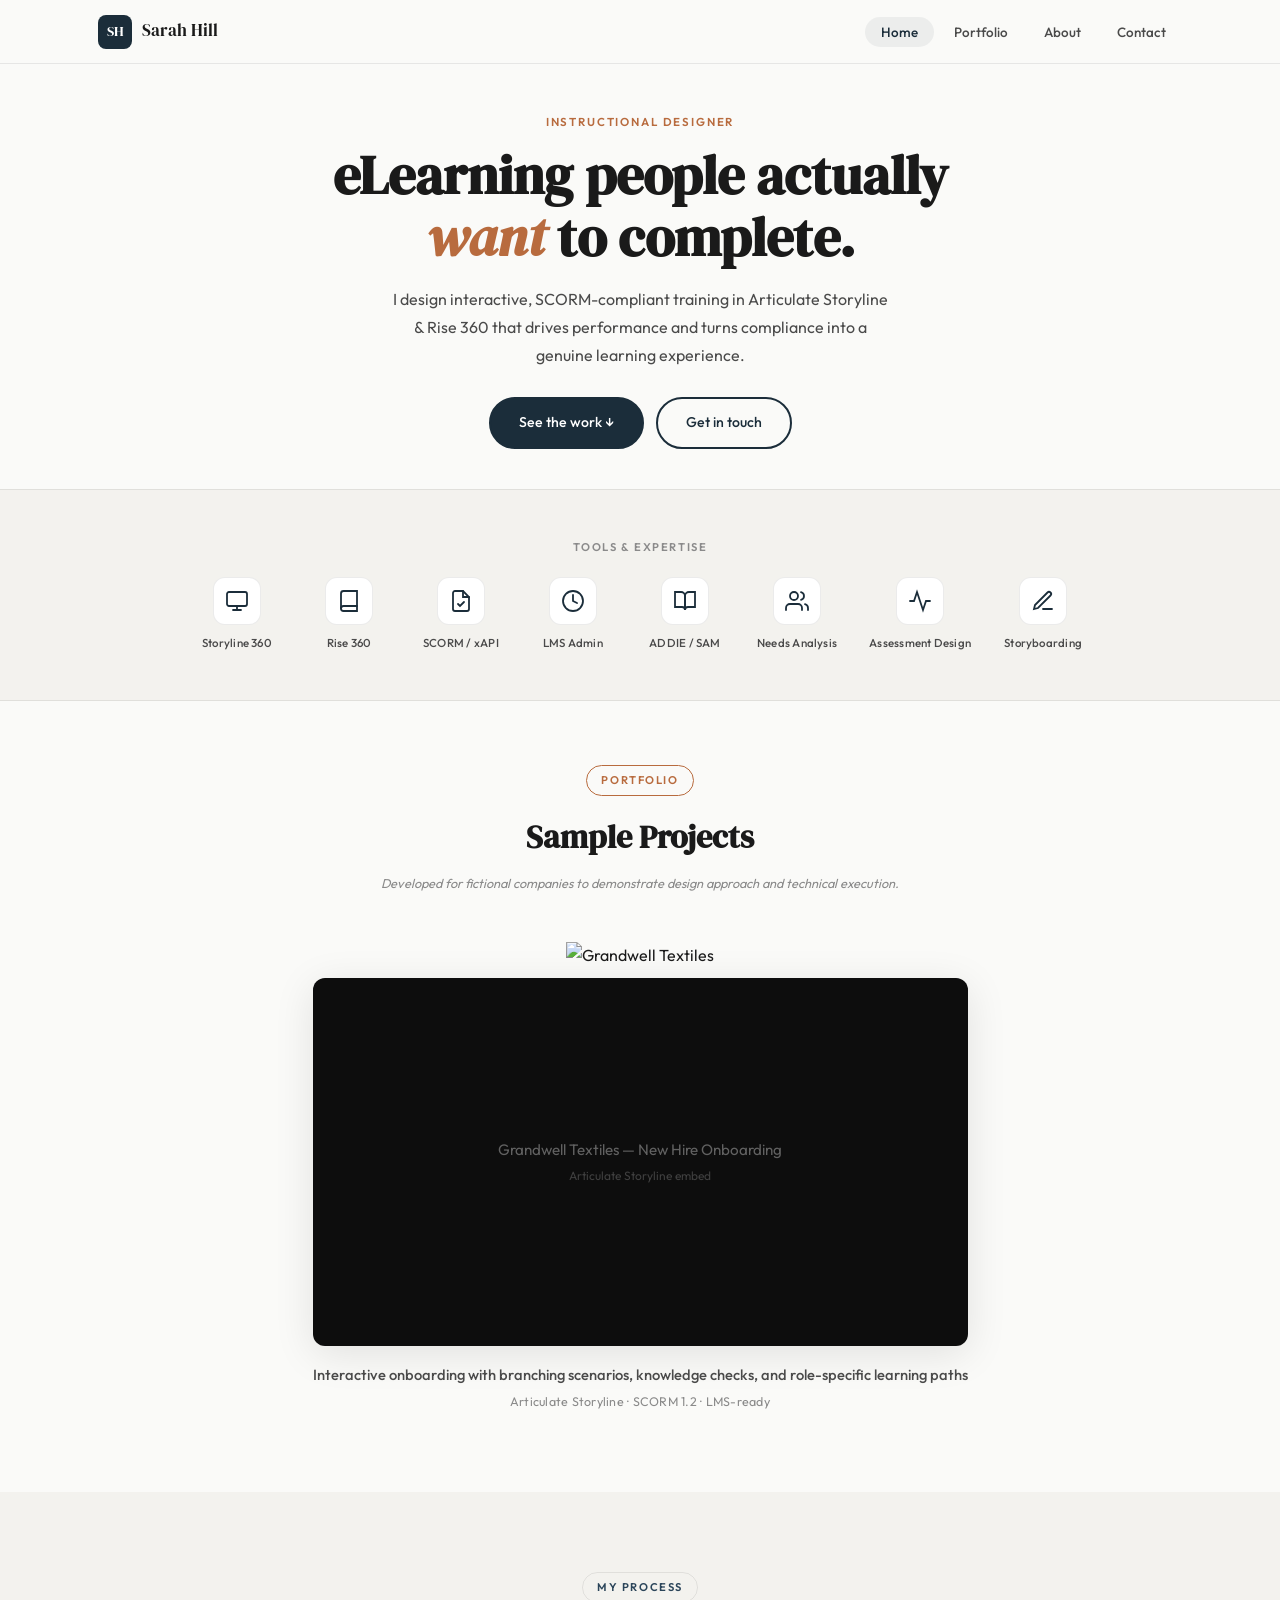
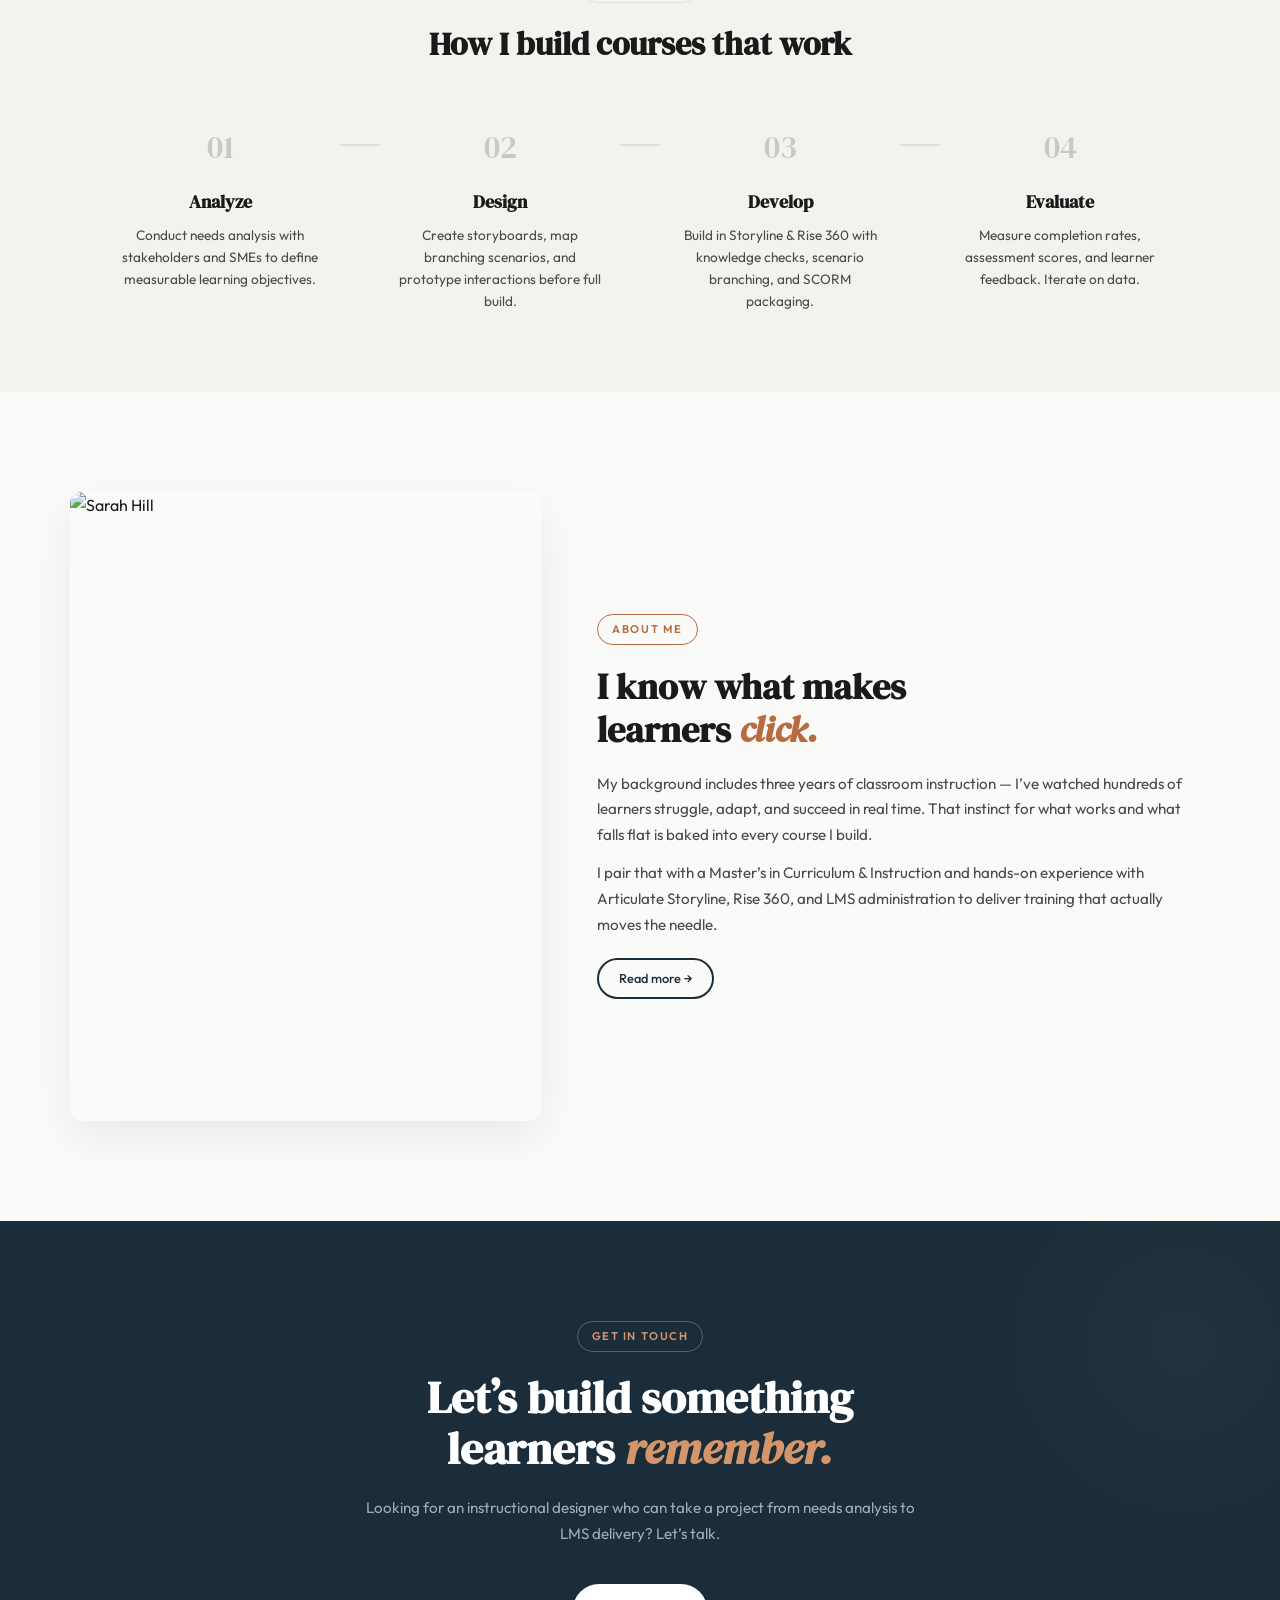
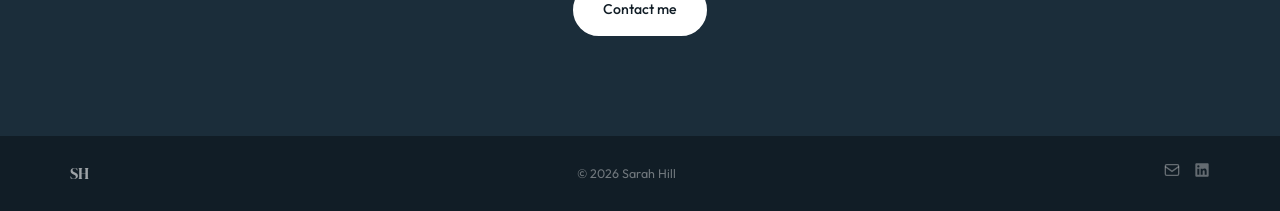
==== index.html @ 2d3908c1 "Update index.html" ====
<!DOCTYPE html>
<html lang="en">
<head>
  <meta charset="UTF-8" />
  <meta name="viewport" content="width=device-width, initial-scale=1.0" />
  <title>Sarah Hill — Instructional Designer</title>
  <link rel="stylesheet" href="styles.css" />
  <link rel="preconnect" href="https://fonts.googleapis.com" />
  <link rel="preconnect" href="https://fonts.gstatic.com" crossorigin />
  <link href="https://fonts.googleapis.com/css2?family=DM+Serif+Display:ital@0;1&family=Outfit:wght@300;400;500;600&display=swap" rel="stylesheet" />
</head>
<body>

  <nav class="nav" id="nav">
    <div class="nav__inner">
      <a href="index.html" class="nav__logo"><span class="nav__logo-mark">SH</span><span class="nav__logo-text">Sarah Hill</span></a>
      <button class="nav__toggle" id="navToggle" aria-label="Menu"><span></span><span></span><span></span></button>
      <ul class="nav__links" id="navLinks">
        <li><a href="index.html" class="nav__link active">Home</a></li>
        <li><a href="index.html#work" class="nav__link">Portfolio</a></li>
        <li><a href="about.html" class="nav__link">About</a></li>
        <li><a href="contact.html" class="nav__link">Contact</a></li>
      </ul>
    </div>
  </nav>

  <!-- COMPACT HERO -->
  <section class="hero" id="home">
    <div class="hero__content" data-reveal>
      <p class="hero__eyebrow">Instructional Designer</p>
      <h1 class="hero__title">eLearning people actually <em>want</em> to complete.</h1>
      <p class="hero__subtitle">I design interactive, SCORM-compliant training in Articulate Storyline &amp; Rise&nbsp;360 that drives performance and turns compliance into a genuine learning experience.</p>
      <div class="hero__actions">
        <a href="#work" class="btn btn--primary">See the work &darr;</a>
        <a href="contact.html" class="btn btn--outline">Get in touch</a>
      </div>
    </div>
  </section>

  <!-- TOOLS BAR — immediate credibility -->
  <div class="tools-bar" data-reveal>
    <div class="tools-bar__inner">
      <p class="tools-bar__label">Tools &amp; Expertise</p>
      <div class="tools-bar__grid">
        <div class="tool-item">
          <div class="tool-item__icon"><svg viewBox="0 0 24 24" fill="none" stroke="currentColor" stroke-width="1.8" stroke-linecap="round"><rect x="2" y="3" width="20" height="14" rx="2"/><path d="M8 21h8M12 17v4"/></svg></div>
          <span class="tool-item__name">Storyline 360</span>
        </div>
        <div class="tool-item">
          <div class="tool-item__icon"><svg viewBox="0 0 24 24" fill="none" stroke="currentColor" stroke-width="1.8" stroke-linecap="round"><path d="M4 19.5A2.5 2.5 0 016.5 17H20"/><path d="M6.5 2H20v20H6.5A2.5 2.5 0 014 19.5v-15A2.5 2.5 0 016.5 2z"/></svg></div>
          <span class="tool-item__name">Rise 360</span>
        </div>
        <div class="tool-item">
          <div class="tool-item__icon"><svg viewBox="0 0 24 24" fill="none" stroke="currentColor" stroke-width="1.8" stroke-linecap="round"><path d="M14 2H6a2 2 0 00-2 2v16a2 2 0 002 2h12a2 2 0 002-2V8z"/><polyline points="14 2 14 8 20 8"/><path d="M9 15l2 2 4-4"/></svg></div>
          <span class="tool-item__name">SCORM / xAPI</span>
        </div>
        <div class="tool-item">
          <div class="tool-item__icon"><svg viewBox="0 0 24 24" fill="none" stroke="currentColor" stroke-width="1.8" stroke-linecap="round"><circle cx="12" cy="12" r="10"/><path d="M12 6v6l4 2"/></svg></div>
          <span class="tool-item__name">LMS Admin</span>
        </div>
        <div class="tool-item">
          <div class="tool-item__icon"><svg viewBox="0 0 24 24" fill="none" stroke="currentColor" stroke-width="1.8" stroke-linecap="round"><path d="M2 3h6a4 4 0 014 4v14a3 3 0 00-3-3H2z"/><path d="M22 3h-6a4 4 0 00-4 4v14a3 3 0 013-3h7z"/></svg></div>
          <span class="tool-item__name">ADDIE / SAM</span>
        </div>
        <div class="tool-item">
          <div class="tool-item__icon"><svg viewBox="0 0 24 24" fill="none" stroke="currentColor" stroke-width="1.8" stroke-linecap="round"><path d="M17 21v-2a4 4 0 00-4-4H5a4 4 0 00-4 4v2"/><circle cx="9" cy="7" r="4"/><path d="M23 21v-2a4 4 0 00-3-3.87M16 3.13a4 4 0 010 7.75"/></svg></div>
          <span class="tool-item__name">Needs Analysis</span>
        </div>
        <div class="tool-item">
          <div class="tool-item__icon"><svg viewBox="0 0 24 24" fill="none" stroke="currentColor" stroke-width="1.8" stroke-linecap="round"><polyline points="22 12 18 12 15 21 9 3 6 12 2 12"/></svg></div>
          <span class="tool-item__name">Assessment Design</span>
        </div>
        <div class="tool-item">
          <div class="tool-item__icon"><svg viewBox="0 0 24 24" fill="none" stroke="currentColor" stroke-width="1.8" stroke-linecap="round"><path d="M12 20h9M16.5 3.5a2.12 2.12 0 013 3L7 19l-4 1 1-4L16.5 3.5z"/></svg></div>
          <span class="tool-item__name">Storyboarding</span>
        </div>
      </div>
    </div>
  </div>

  <!-- PORTFOLIO — the main event -->
  <section class="work" id="work">
    <div class="work__inner">
      <div class="work__header" data-reveal>
        <span class="tag">Portfolio</span>
        <h2 class="work__heading">Sample Projects</h2>
        <p class="work__note">Developed for fictional companies to demonstrate design approach and technical execution.</p>
      </div>
      <div class="work__list">
        <div class="project" data-reveal>
          <div class="project__logo"><img src="https://images.squarespace-cdn.com/content/v1/68879e2a1da4265f09d60e4d/2a961bc1-5292-4822-b840-d5977f9d13eb/Grandwell+Textiles+Logo.png" alt="Grandwell Textiles" /></div>
          <div class="project__embed"><div class="project__embed-ph">Grandwell Textiles &mdash; New Hire Onboarding<small>Articulate Storyline embed</small></div></div>
          <div class="project__meta">
            <p class="project__caption">Interactive onboarding with branching scenarios, knowledge checks, and role-specific learning paths</p>
            <p class="project__tools">Articulate Storyline &middot; SCORM 1.2 &middot; LMS-ready</p>
          </div>
        </div>

      </div>
    </div>
  </section>

  <!-- PROCESS — after they've seen the work -->
  <section class="approach" id="approach">
    <div class="approach__inner">
      <div class="approach__header" data-reveal>
        <span class="tag tag--dark">My Process</span>
        <h2 class="approach__heading">How I build courses that work</h2>
      </div>
      <div class="steps">
        <div class="stp" data-reveal><div class="stp__num">01</div><h3>Analyze</h3><p>Conduct needs analysis with stakeholders and SMEs to define measurable learning objectives.</p></div>
        <div class="stp__conn" data-reveal></div>
        <div class="stp" data-reveal data-delay="1"><div class="stp__num">02</div><h3>Design</h3><p>Create storyboards, map branching scenarios, and prototype interactions before full build.</p></div>
        <div class="stp__conn" data-reveal></div>
        <div class="stp" data-reveal data-delay="2"><div class="stp__num">03</div><h3>Develop</h3><p>Build in Storyline &amp; Rise 360 with knowledge checks, scenario branching, and SCORM packaging.</p></div>
        <div class="stp__conn" data-reveal></div>
        <div class="stp" data-reveal data-delay="3"><div class="stp__num">04</div><h3>Evaluate</h3><p>Measure completion rates, assessment scores, and learner feedback. Iterate on data.</p></div>
      </div>
    </div>
  </section>

  <!-- ABOUT — brief, after credibility is established -->
  <section class="about" id="about-preview">
    <div class="about__inner">
      <div class="about__grid">
        <div class="about__img" data-reveal><img src="https://images.squarespace-cdn.com/content/v1/68879e2a1da4265f09d60e4d/45401259-50e6-4511-832e-e7acc6c08331/pittsburgh-82320-10_50269004988_o.jpg" alt="Sarah Hill" loading="lazy" /></div>
        <div data-reveal data-delay="1">
          <span class="tag" style="margin-bottom:20px;display:inline-block">About Me</span>
          <h2 class="about__heading">I know what makes<br />learners <em>click.</em></h2>
          <p class="about__text" style="color:var(--text-mid);font-size:.95rem">My background includes three years of classroom instruction &mdash; I&rsquo;ve watched hundreds of learners struggle, adapt, and succeed in real time. That instinct for what works and what falls flat is baked into every course I build.</p>
          <p class="about__text" style="color:var(--text-mid);font-size:.95rem;margin-top:12px">I pair that with a Master&rsquo;s in Curriculum &amp; Instruction and hands-on experience with Articulate Storyline, Rise 360, and LMS administration to deliver training that actually moves the needle.</p>
          <a href="about.html" class="btn btn--outline btn--sm" style="margin-top:20px">Read more &rarr;</a>
        </div>
      </div>
    </div>
  </section>

  <!-- CONTACT CTA -->
  <section class="contact" id="contact-cta">
    <div class="contact__inner">
      <div class="contact__tag-wrap" data-reveal><span class="tag tag--light">Get In Touch</span></div>
      <h2 class="contact__heading" data-reveal data-delay="1">Let&rsquo;s build something<br />learners <em>remember.</em></h2>
      <p class="contact__intro" data-reveal data-delay="2">Looking for an instructional designer who can take a project from needs analysis to LMS delivery? Let&rsquo;s talk.</p>
      <div style="text-align:center" data-reveal data-delay="3">
        <a href="contact.html" class="btn btn--white">Contact me</a>
      </div>
    </div>
  </section>

  <footer class="footer">
    <div class="footer__inner">
      <a href="index.html" class="footer__logo">SH</a>
      <span>&copy; 2026 Sarah Hill</span>
      <div class="footer__social">
        <a href="/cdn-cgi/l/email-protection#46352734272e06352734272e2e2f2a2a682b23" aria-label="Email"><svg width="16" height="16" viewBox="0 0 24 24" fill="none" stroke="currentColor" stroke-width="2"><rect x="2" y="4" width="20" height="16" rx="2"/><path d="M22 7l-10 7L2 7"/></svg></a>
        <a href="https://www.linkedin.com/in/sarah-hill-33080b126?utm_source=share_via&utm_content=profile&utm_medium=member_android" target="_blank" rel="noopener" aria-label="LinkedIn"><svg width="16" height="16" viewBox="0 0 24 24" fill="currentColor"><path d="M20.5 2h-17A1.5 1.5 0 002 3.5v17A1.5 1.5 0 003.5 22h17a1.5 1.5 0 001.5-1.5v-17A1.5 1.5 0 0020.5 2zM8 19H5v-9h3zM6.5 8.25A1.75 1.75 0 118.3 6.5a1.78 1.78 0 01-1.8 1.75zM19 19h-3v-4.74c0-1.42-.6-1.93-1.38-1.93A1.74 1.74 0 0013 14.19V19h-3v-9h2.9v1.3a3.11 3.11 0 012.7-1.4c1.55 0 3.36.86 3.36 3.66z"/></svg></a>
      </div>
    </div>
  </footer>
  <script d
---- styles.css ----
/* ================================================
   SARAH HILL — PORTFOLIO v3
   Work-first layout. Professional L&D aesthetic.
   Palette: Slate navy + warm cream + copper accent
   ================================================ */
*,*::before,*::after{margin:0;padding:0;box-sizing:border-box}
:root{
  --bg:#FAFAF8;--bg-alt:#F3F2EE;--surface:#FFFFFF;
  --text:#1A1A1A;--text-mid:#4A4A4A;--text-soft:#8A8A8A;
  --primary:#1B2D3A;--primary-l:#2A4459;--primary-d:#111D26;
  --accent:#B86B3E;--accent-l:#D4956A;--accent-d:#8A4E2A;
  --success:#3A7D5C;
  --divider:rgba(0,0,0,.08);
  --fd:'DM Serif Display',Georgia,serif;
  --fb:'Outfit',-apple-system,sans-serif;
  --max-w:1140px;--nav-h:64px;--rad:12px;--rad-sm:8px;
  --ease:cubic-bezier(.22,1,.36,1);--t:.25s;--ts:.7s;
}
html{scroll-behavior:smooth;scroll-padding-top:var(--nav-h)}
body{font-family:var(--fb);font-weight:400;color:var(--text);background:var(--bg);line-height:1.7;-webkit-font-smoothing:antialiased;overflow-x:hidden}
a{color:inherit;text-decoration:none}img{max-width:100%;display:block}
em{font-family:var(--fd);font-style:italic}
::selection{background:rgba(184,107,62,.15);color:var(--text)}

/* Reveal */
[data-reveal]{opacity:1;transform:translateY(0);transition:opacity var(--ts) var(--ease),transform var(--ts) var(--ease)}
[data-reveal].will-reveal{opacity:0;transform:translateY(24px)}
[data-reveal].is-visible{opacity:1;transform:translateY(0)}
[data-delay="1"]{transition-delay:.1s}[data-delay="2"]{transition-delay:.2s}
[data-delay="3"]{transition-delay:.3s}[data-delay="4"]{transition-delay:.4s}

/* Tag */
.tag{display:inline-block;font-family:var(--fb);font-weight:600;font-size:.7rem;letter-spacing:.14em;text-transform:uppercase;color:var(--accent);padding:5px 14px;border:1.5px solid var(--accent);border-radius:100px}
.tag--light{color:var(--accent-l);border-color:rgba(255,255,255,.25)}
.tag--dark{color:var(--primary-l);border-color:var(--divider)}

/* Buttons */
.btn{display:inline-flex;align-items:center;gap:8px;font-family:var(--fb);font-weight:500;font-size:.88rem;padding:12px 28px;border-radius:100px;border:2px solid transparent;cursor:pointer;transition:all var(--t) var(--ease);white-space:nowrap}
.btn--primary{background:var(--primary);color:#fff;border-color:var(--primary)}
.btn--primary:hover{background:var(--primary-l);border-color:var(--primary-l);transform:translateY(-2px);box-shadow:0 6px 20px rgba(27,45,58,.2)}
.btn--outline{background:transparent;color:var(--primary);border-color:var(--primary)}
.btn--outline:hover{background:var(--primary);color:#fff;transform:translateY(-2px)}
.btn--accent{background:var(--accent);color:#fff;border-color:var(--accent)}
.btn--accent:hover{background:var(--accent-d);border-color:var(--accent-d);transform:translateY(-2px)}
.btn--white{background:#fff;color:var(--primary-d);border-color:#fff}
.btn--white:hover{transform:translateY(-2px);box-shadow:0 6px 20px rgba(0,0,0,.12)}
.btn--ghost{background:transparent;color:#fff;border-color:rgba(255,255,255,.3)}
.btn--ghost:hover{background:rgba(255,255,255,.1);border-color:rgba(255,255,255,.5)}
.btn--sm{font-size:.8rem;padding:8px 20px}

/* ======== NAV ======== */
.nav{position:fixed;top:0;left:0;right:0;z-index:1000;height:var(--nav-h);background:rgba(250,250,248,.9);backdrop-filter:blur(14px);-webkit-backdrop-filter:blur(14px);border-bottom:1px solid var(--divider);transition:background var(--t),box-shadow var(--t)}
.nav.scrolled{box-shadow:0 1px 8px rgba(0,0,0,.05)}
.nav__inner{max-width:var(--max-w);margin:0 auto;padding:0 28px;height:100%;display:flex;align-items:center;justify-content:space-between}
.nav__logo{display:flex;align-items:center;gap:10px;z-index:10}
.nav__logo-mark{width:34px;height:34px;background:var(--primary);color:#fff;font-family:var(--fd);font-size:.9rem;border-radius:8px;display:flex;align-items:center;justify-content:center}
.nav__logo-text{font-family:var(--fd);font-size:1.05rem;color:var(--text)}
.nav__links{display:flex;list-style:none;gap:4px}
.nav__link{font-size:.84rem;font-weight:500;padding:7px 16px;border-radius:100px;color:var(--text-mid);transition:color var(--t),background var(--t)}
.nav__link:hover,.nav__link.active{color:var(--primary);background:rgba(27,45,58,.06)}
.nav__toggle{display:none;flex-direction:column;gap:5px;background:none;border:none;cursor:pointer;padding:8px;z-index:10}
.nav__toggle span{display:block;width:22px;height:2px;background:var(--text);border-radius:2px;transition:all var(--t) var(--ease)}
.nav__toggle.open span:nth-child(1){transform:translateY(7px) rotate(45deg)}
.nav__toggle.open span:nth-child(2){opacity:0}
.nav__toggle.open span:nth-child(3){transform:translateY(-7px) rotate(-45deg)}

/* ======== HERO — compact, work-first ======== */
.hero{padding:calc(var(--nav-h) + 48px) 28px 40px;text-align:center;position:relative}
.hero__content{max-width:640px;margin:0 auto}
.hero__eyebrow{font-size:.72rem;font-weight:600;letter-spacing:.16em;text-transform:uppercase;color:var(--accent);margin-bottom:12px}
.hero__title{font-family:var(--fd);font-size:clamp(2.2rem,4.5vw,3.4rem);line-height:1.15;margin-bottom:16px}
.hero__title em{color:var(--accent)}
.hero__subtitle{font-size:1rem;color:var(--text-mid);max-width:500px;margin:0 auto 28px;line-height:1.75}
.hero__actions{display:flex;gap:12px;justify-content:center;flex-wrap:wrap}
.hero--cd{background:linear-gradient(135deg,rgba(27,45,58,.03),rgba(58,125,92,.04))}

/* ======== WORK / PORTFOLIO SECTION ======== */
.work{padding:64px 28px 80px}
.work__inner{max-width:var(--max-w);margin:0 auto}
.work__header{text-align:center;margin-bottom:48px}
.work__heading{font-family:var(--fd);font-size:clamp(1.6rem,2.5vw,2.2rem);margin-top:14px}
.work__note{font-size:.8rem;color:var(--text-soft);font-style:italic;margin-top:8px}
.work__list{display:flex;flex-direction:column;gap:56px}

.project{max-width:900px;margin:0 auto}
.project__logo{text-align:center;margin-bottom:8px}
.project__logo img{max-height:64px;display:inline-block}
.project__embed{width:100%;aspect-ratio:16/9;background:#0D0D0D;border-radius:var(--rad);overflow:hidden;box-shadow:0 8px 40px rgba(0,0,0,.1)}
.project__embed iframe{width:100%;height:100%;border:none}
.project__embed-ph{width:100%;height:100%;display:flex;align-items:center;justify-content:center;color:rgba(255,255,255,.35);font-size:.95rem;text-align:center;padding:24px;line-height:1.6;flex-direction:column;gap:4px}
.project__embed-ph small{font-size:.75rem;opacity:.6}
.project__meta{text-align:center;margin-top:16px}
.project__caption{font-size:.92rem;font-weight:500;color:var(--text-mid)}
.project__tools{font-size:.78rem;color:var(--text-soft);margin-top:4px;letter-spacing:.02em}

/* Curriculum sample cards */
.samples-grid{display:grid;grid-template-columns:1fr 1fr;gap:24px}
.sample{background:var(--surface);border:1px solid var(--divider);border-radius:var(--rad);padding:36px 28px;text-align:center;transition:transform var(--t) var(--ease),box-shadow var(--t)}
.sample:hover{transform:translateY(-4px);box-shadow:0 12px 32px rgba(0,0,0,.06)}
.sample h3{font-family:var(--fd);font-size:1.2rem;margin-bottom:10px}
.sample p{font-size:.88rem;color:var(--text-mid);line-height:1.65;max-width:340px;margin:0 auto 18px}

/* ======== SKILLS / TOOLS BAR ======== */
.tools-bar{padding:48px 28px;background:var(--bg-alt);border-top:1px solid var(--divider);border-bottom:1px solid var(--divider)}
.tools-bar__inner{max-width:var(--max-w);margin:0 auto;text-align:center}
.tools-bar__label{font-size:.7rem;font-weight:600;letter-spacing:.14em;text-transform:uppercase;color:var(--text-soft);margin-bottom:20px}
.tools-bar__grid{display:flex;gap:32px;justify-content:center;flex-wrap:wrap;align-items:center}
.tool-item{display:flex;flex-direction:column;align-items:center;gap:8px;min-width:80px}
.tool-item__icon{width:48px;height:48px;border-radius:12px;background:var(--surface);border:1px solid var(--divider);display:flex;align-items:center;justify-content:center;font-size:1.2rem;color:var(--primary);transition:transform var(--t),box-shadow var(--t)}
.tool-item:hover .tool-item__icon{transform:translateY(-2px);box-shadow:0 4px 12px rgba(0,0,0,.06)}
.tool-item__icon svg{width:24px;height:24px}
.tool-item__name{font-size:.72rem;font-weight:500;color:var(--text-mid);letter-spacing:.02em}

/* ======== ABOUT ======== */
.about{padding:100px 28px}
.about__inner{max-width:var(--max-w);margin:0 auto}
.about__label{margin-bottom:40px}
.about__grid{display:grid;grid-template-columns:1fr 1.3fr;gap:56px;align-items:center}
.about__img{border-radius:var(--rad);overflow:hidden;aspect-ratio:3/4;box-shadow:0 16px 48px rgba(0,0,0,.07)}
.about__img img{width:100%;height:100%;object-fit:cover}
.about__heading{font-family:var(--fd);font-size:clamp(1.8rem,2.8vw,2.4rem);line-height:1.2;margin-bottom:20px}
.about__heading em{color:var(--accent)}
.about__text p{color:var(--text-mid);margin-bottom:14px;font-size:.95rem}
.about__highlights{margin-top:24px;display:flex;flex-direction:column;gap:12px}
.hl{display:flex;align-items:center;gap:12px;font-size:.88rem;font-weight:500}
.hl__icon{width:38px;height:38px;background:rgba(27,45,58,.06);border-radius:10px;display:flex;align-items:center;justify-content:center;color:var(--primary);flex-shrink:0}
.hl__icon svg{width:18px;height:18px}

/* ======== APPROACH ======== */
.approach{padding:80px 28px;background:var(--bg-alt)}
.approach__inner{max-width:var(--max-w);margin:0 auto}
.approach__header{text-align:center;margin-bottom:48px}
.approach__heading{font-family:var(--fd);font-size:clamp(1.6rem,2.5vw,2.2rem);margin-top:14px}
.steps{display:flex;align-items:flex-start;justify-content:center;gap:0}
.stp{flex:1;max-width:240px;text-align:center;padding:0 14px}
.stp__num{font-family:var(--fd);font-size:2rem;color:var(--primary);opacity:.2;margin-bottom:12px}
.stp h3{font-family:var(--fd);font-size:1.15rem;margin-bottom:8px}
.stp p{font-size:.85rem;color:var(--text-mid);line-height:1.6}
.stp__conn{width:40px;height:2px;background:var(--divider);margin-top:24px;flex-shrink:0}

/* Focus areas (CD) */
.focus{padding:80px 28px}
.focus__inner{max-width:var(--max-w);margin:0 auto}
.focus__header{text-align:center;margin-bottom:48px}
.focus__heading{font-family:var(--fd);font-size:clamp(1.6rem,2.5vw,2.2rem);margin-top:14px}
.focus__grid{display:grid;grid-template-columns:1fr 1fr;gap:18px}
.fcard{padding:28px;border-radius:var(--rad);background:var(--surface);border:1px solid var(--divider);transition:transform var(--t) var(--ease),box-shadow var(--t)}
.fcard:hover{transform:translateY(-3px);box-shadow:0 8px 28px rgba(0,0,0,.05)}
.fcard h3{font-family:var(--fd);font-size:1.1rem;margin-bottom:6px;color:var(--primary)}
.fcard p{font-size:.85rem;color:var(--text-mid);line-height:1.6}

/* ======== CONTACT ======== */
.contact{padding:100px 28px;background:var(--primary);color:#fff;position:relative;overflow:hidden}
.contact::before{content:'';position:absolute;width:400px;height:400px;border-radius:50%;background:radial-gradient(circle,rgba(255,255,255,.03),transparent 70%);top:-15%;right:-8%;pointer-events:none}
.contact__inner{max-width:560px;margin:0 auto;position:relative}
.contact__heading{font-family:var(--fd);font-size:clamp(2rem,3.5vw,2.8rem);line-height:1.15;margin:20px 0;text-align:center}
.contact__heading em{color:var(--accent-l)}
.contact__intro{text-align:center;color:rgba(255,255,255,.6);font-size:.95rem;margin-bottom:36px;line-height:1.75}
.contact__tag-wrap{text-align:center}
.cform{display:flex;flex-direction:column;gap:18px}
.cform__row{display:flex;gap:14px}
.cform__field{flex:1;display:flex;flex-direction:column;gap:5px}
.cform__field label{font-size:.72rem;font-weight:500;color:rgba(255,255,255,.45);letter-spacing:.06em;text-transform:uppercase}
.cform__field input,.cform__field textarea{background:rgba(255,255,255,.07);border:1px solid rgba(255,255,255,.12);border-radius:var(--rad-sm);padding:12px 14px;font-size:.9rem;color:#fff;font-family:var(--fb);outline:none;transition:border-color var(--t),background var(--t)}
.cform__field input::placeholder,.cform__field textarea::placeholder{color:rgba(255,255,255,.22)}
.cform__field input:focus,.cform__field textarea:focus{border-color:rgba(255,255,255,.35);background:rgba(255,255,255,.1)}
.cform__field textarea{resize:vertical;min-height:100px}
.cform__submit{margin-top:4px}
.cform__submit button{font-family:var(--fb);font-weight:500;font-size:.9rem;padding:12px 32px;border-radius:100px;border:none;background:#fff;color:var(--primary-d);cursor:pointer;transition:all var(--t) var(--ease)}
.cform__submit button:hover{transform:translateY(-2px);box-shadow:0 4px 16px rgba(0,0,0,.12)}
.contact__social{display:flex;gap:12px;justify-content:center;margin-top:28px}

/* ======== FOOTER ======== */
.footer{padding:24px 28px;background:var(--primary-d);color:rgba(255,255,255,.4);font-size:.78rem}
.footer__inner{max-width:var(--max-w);margin:0 auto;display:flex;align-items:center;justify-content:space-between;gap:12px;flex-wrap:wrap}
.footer__logo{font-family:var(--fd);font-size:1rem;color:rgba(255,255,255,.6)}
.footer__social{display:flex;gap:14px}
.footer__social a{color:rgba(255,255,255,.35);transition:color var(--t)}
.footer__social a:hover{color:#fff}

/* ======== RESPONSIVE ======== */
@media(max-width:900px){
.about__grid{grid-template-columns:1fr;gap:36px}
.about__img{aspect-ratio:4/3;max-width:460px}
.steps{flex-direction:column;align-items:center;gap:20px}
.stp__conn{width:2px;height:24px;margin:0}.stp{max-width:360px}
.focus__grid,.samples-grid{grid-template-columns:1fr}
}
@media(max-width:768px){
:root{--nav-h:56px}
.nav__toggle{display:flex}
.nav__links{position:fixed;top:0;left:0;right:0;bottom:0;background:var(--bg);flex-direction:column;align-items:center;justify-content:center;gap:10px;transform:translateY(-100%);opacity:0;transition:transform var(--t) var(--ease),opacity var(--t) var(--ease)}
.nav__links.open{transform:translateY(0);opacity:1}
.nav__link{font-size:1.1rem;padding:12px 24px}
.hero{padding-top:calc(var(--nav-h) + 32px)}
.hero__actions{flex-direction:column;align-items:center}
.about,.work,.curriculum-samples{padding:64px 20px}
.approach,.focus,.tools-bar{padding:56px 20px}
.contact{padding:64px 20px}
.cform__row{flex-direction:column;gap:18px}
.footer__inner{flex-direction:column;text-align:center}
.tools-bar__grid{gap:20px}
}
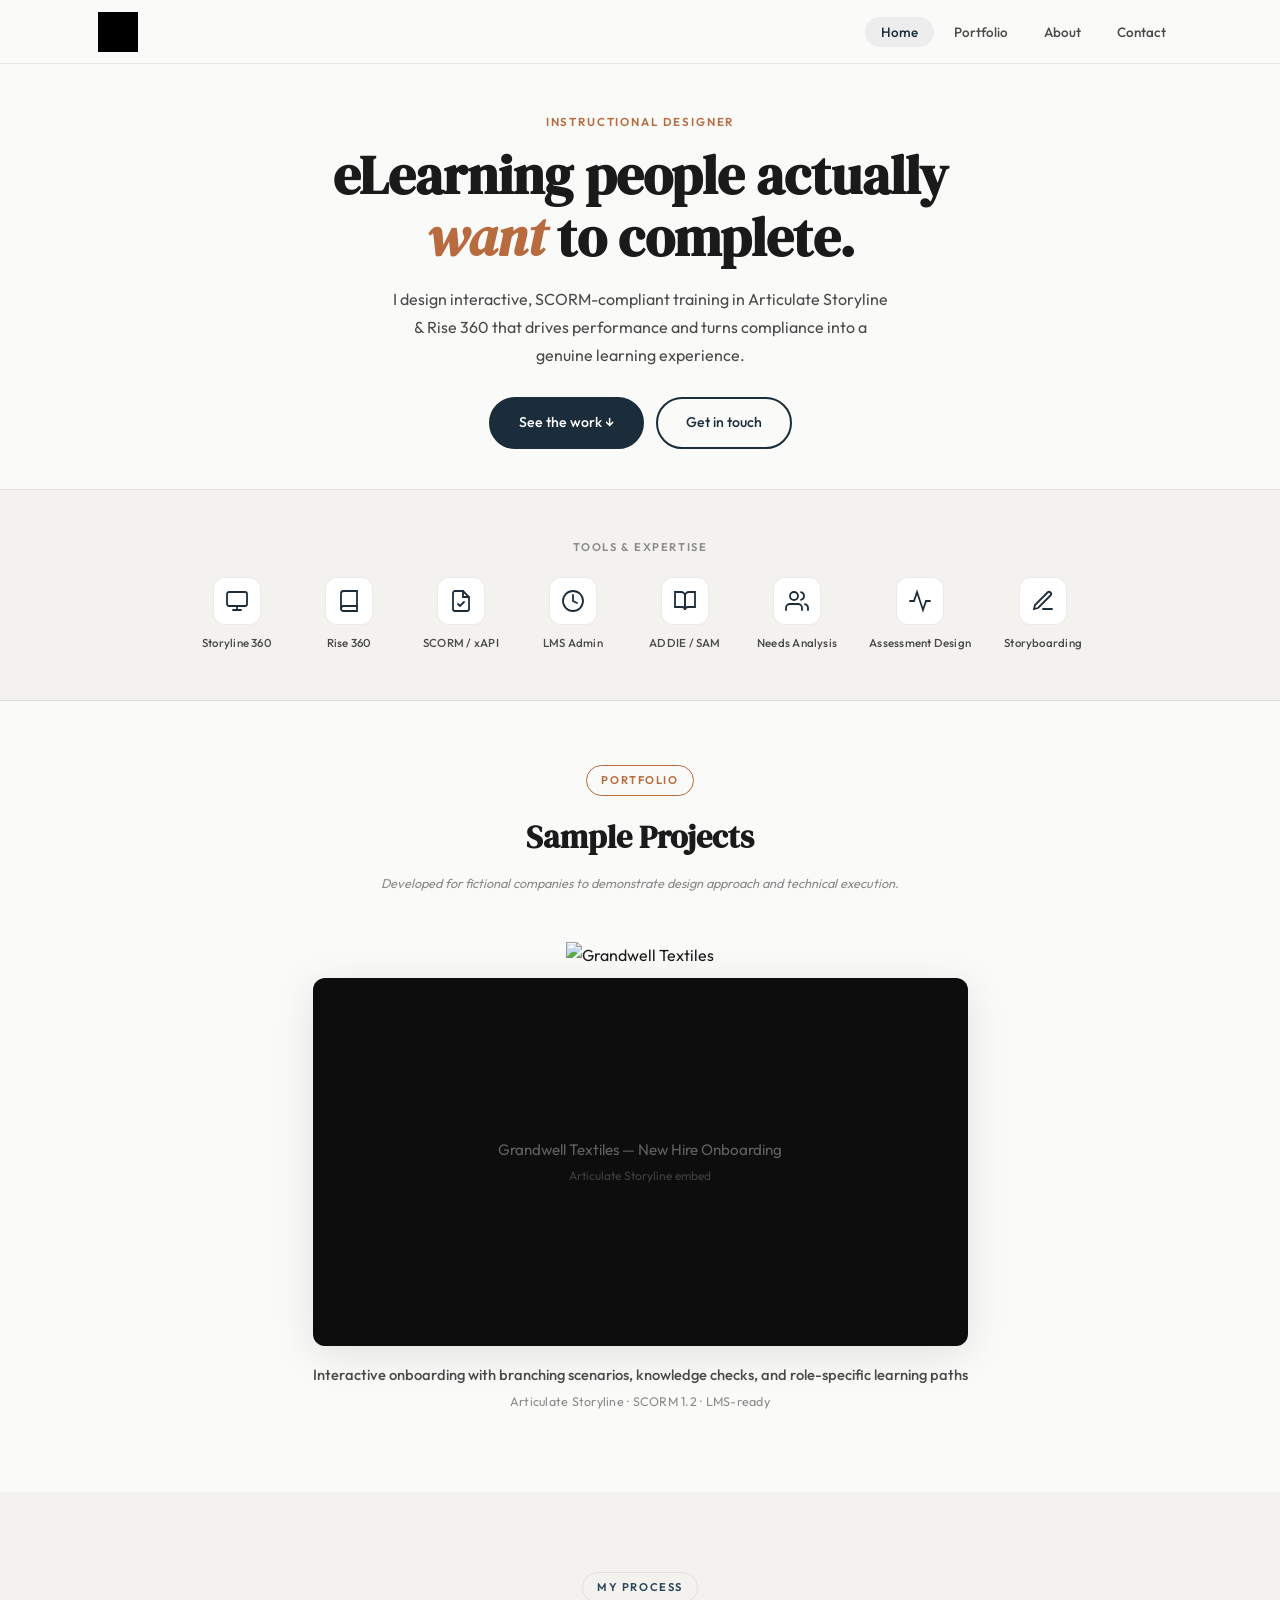
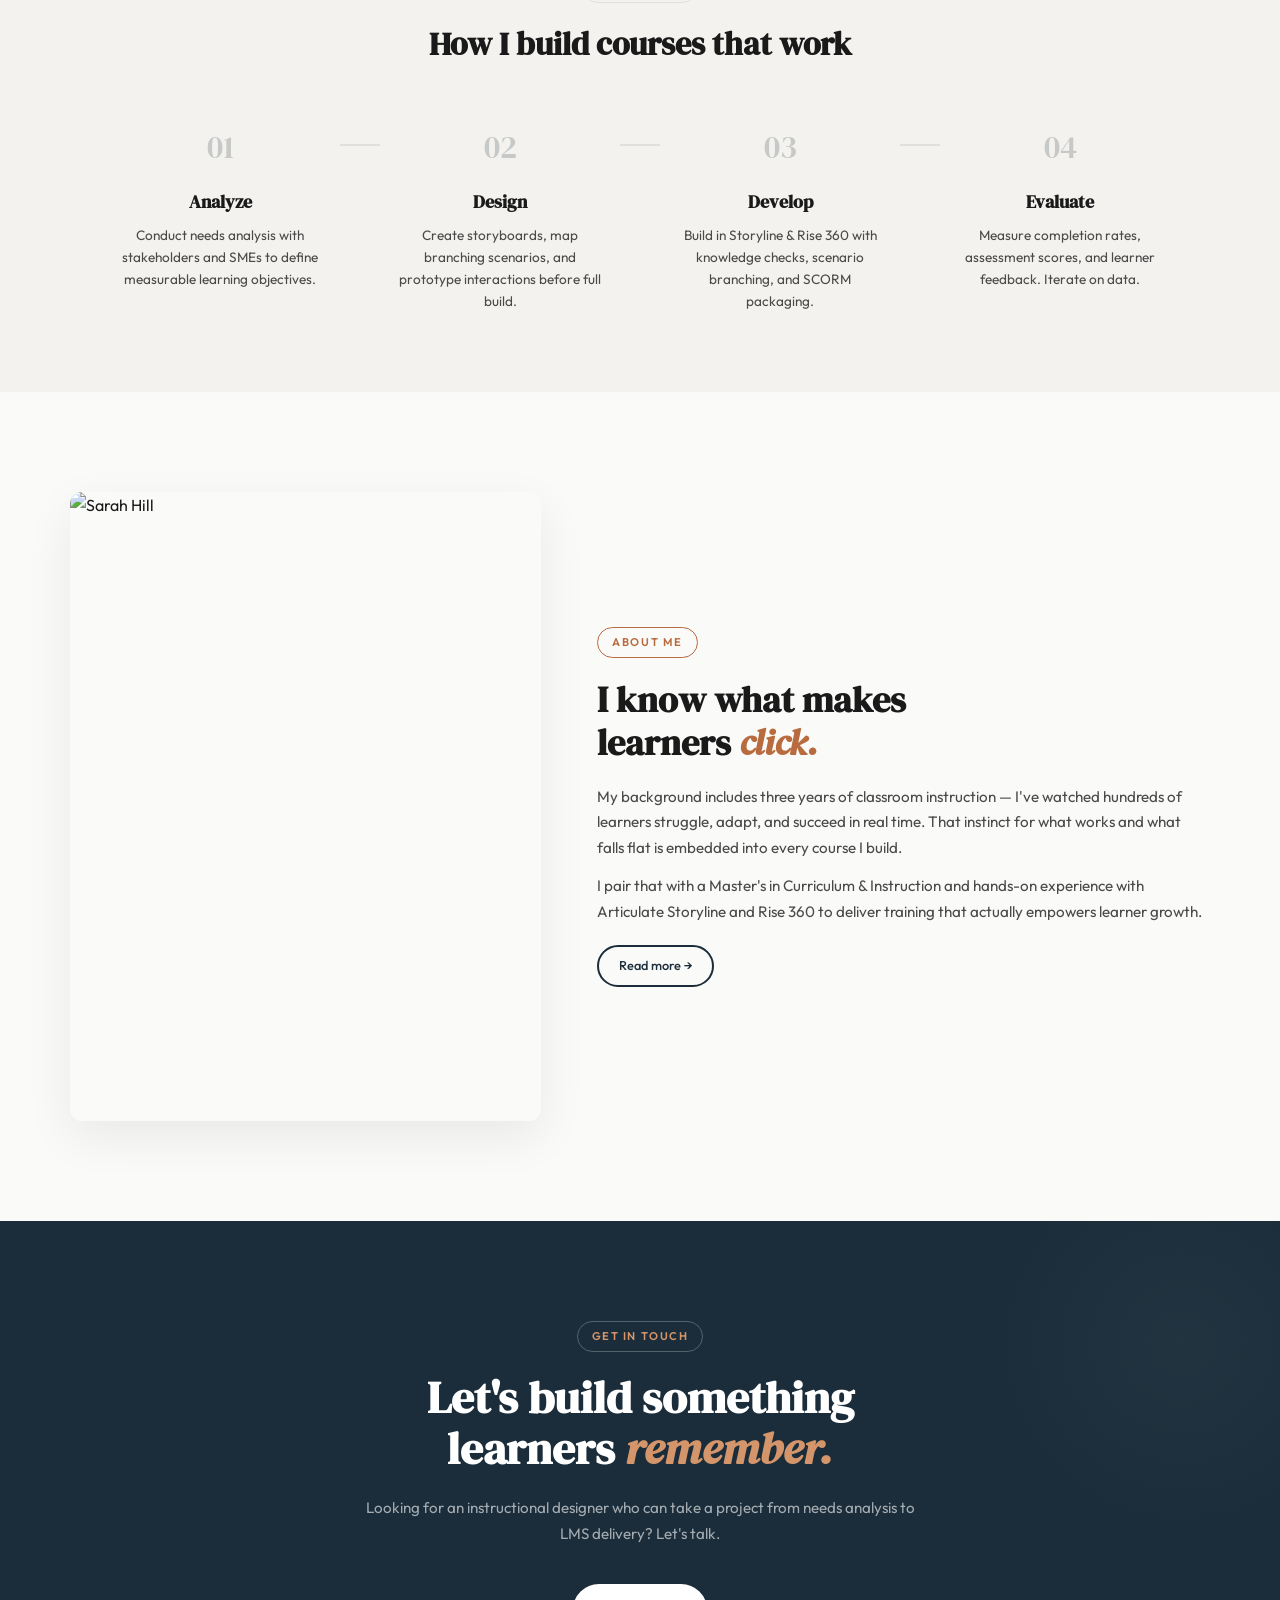
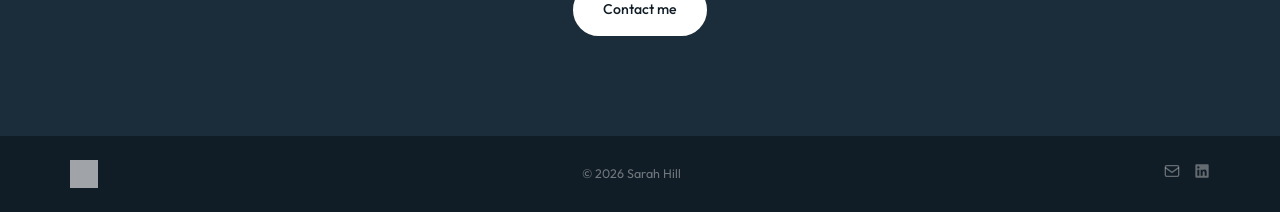
==== commit fbe490c3: "Add files via upload" ====
--- a/index.html
+++ b/index.html
@@ -13,7 +13,7 @@
 
   <nav class="nav" id="nav">
     <div class="nav__inner">
-      <a href="index.html" class="nav__logo"><span class="nav__logo-mark">SH</span><span class="nav__logo-text">Sarah Hill</span></a>
+      <a href="index.html" class="nav__logo"><img src="logo.png" alt="Sarah Hill - Instructional Designer" class="nav__logo-img"></a>
       <button class="nav__toggle" id="navToggle" aria-label="Menu"><span></span><span></span><span></span></button>
       <ul class="nav__links" id="navLinks">
         <li><a href="index.html" class="nav__link active">Home</a></li>
@@ -24,20 +24,18 @@
     </div>
   </nav>
 
-  <!-- COMPACT HERO -->
   <section class="hero" id="home">
     <div class="hero__content" data-reveal>
       <p class="hero__eyebrow">Instructional Designer</p>
       <h1 class="hero__title">eLearning people actually <em>want</em> to complete.</h1>
-      <p class="hero__subtitle">I design interactive, SCORM-compliant training in Articulate Storyline &amp; Rise&nbsp;360 that drives performance and turns compliance into a genuine learning experience.</p>
+      <p class="hero__subtitle">I design interactive, SCORM-compliant training in Articulate Storyline &amp; Rise 360 that drives performance and turns compliance into a genuine learning experience.</p>
       <div class="hero__actions">
-        <a href="#work" class="btn btn--primary">See the work &darr;</a>
+        <a href="#work" class="btn btn--primary">See the work &#8595;</a>
         <a href="contact.html" class="btn btn--outline">Get in touch</a>
       </div>
     </div>
   </section>
 
-  <!-- TOOLS BAR — immediate credibility -->
   <div class="tools-bar" data-reveal>
     <div class="tools-bar__inner">
       <p class="tools-bar__label">Tools &amp; Expertise</p>
@@ -78,7 +76,6 @@
     </div>
   </div>
 
-  <!-- PORTFOLIO — the main event -->
   <section class="work" id="work">
     <div class="work__inner">
       <div class="work__header" data-reveal>
@@ -89,18 +86,16 @@
       <div class="work__list">
         <div class="project" data-reveal>
           <div class="project__logo"><img src="https://images.squarespace-cdn.com/content/v1/68879e2a1da4265f09d60e4d/2a961bc1-5292-4822-b840-d5977f9d13eb/Grandwell+Textiles+Logo.png" alt="Grandwell Textiles" /></div>
-          <div class="project__embed"><div class="project__embed-ph">Grandwell Textiles &mdash; New Hire Onboarding<small>Articulate Storyline embed</small></div></div>
+          <div class="project__embed"><div class="project__embed-ph">Grandwell Textiles — New Hire Onboarding<small>Articulate Storyline embed</small></div></div>
           <div class="project__meta">
             <p class="project__caption">Interactive onboarding with branching scenarios, knowledge checks, and role-specific learning paths</p>
-            <p class="project__tools">Articulate Storyline &middot; SCORM 1.2 &middot; LMS-ready</p>
+            <p class="project__tools">Articulate Storyline · SCORM 1.2 · LMS-ready</p>
           </div>
         </div>
-
       </div>
     </div>
   </section>
 
-  <!-- PROCESS — after they've seen the work -->
   <section class="approach" id="approach">
     <div class="approach__inner">
       <div class="approach__header" data-reveal>
@@ -119,7 +114,6 @@
     </div>
   </section>
 
-  <!-- ABOUT — brief, after credibility is established -->
   <section class="about" id="about-preview">
     <div class="about__inner">
       <div class="about__grid">
@@ -127,20 +121,19 @@
         <div data-reveal data-delay="1">
           <span class="tag" style="margin-bottom:20px;display:inline-block">About Me</span>
           <h2 class="about__heading">I know what makes<br />learners <em>click.</em></h2>
-          <p class="about__text" style="color:var(--text-mid);font-size:.95rem">My background includes three years of classroom instruction &mdash; I&rsquo;ve watched hundreds of learners struggle, adapt, and succeed in real time. That instinct for what works and what falls flat is baked into every course I build.</p>
-          <p class="about__text" style="color:var(--text-mid);font-size:.95rem;margin-top:12px">I pair that with a Master&rsquo;s in Curriculum &amp; Instruction and hands-on experience with Articulate Storyline, Rise 360, and LMS administration to deliver training that actually moves the needle.</p>
-          <a href="about.html" class="btn btn--outline btn--sm" style="margin-top:20px">Read more &rarr;</a>
+          <p style="color:var(--text-mid);font-size:.95rem">My background includes three years of classroom instruction — I've watched hundreds of learners struggle, adapt, and succeed in real time. That instinct for what works and what falls flat is embedded into every course I build.</p>
+          <p style="color:var(--text-mid);font-size:.95rem;margin-top:12px">I pair that with a Master's in Curriculum &amp; Instruction and hands-on experience with Articulate Storyline and Rise 360 to deliver training that actually empowers learner growth.</p>
+          <a href="about.html" class="btn btn--outline btn--sm" style="margin-top:20px">Read more &#8594;</a>
         </div>
       </div>
     </div>
   </section>
 
-  <!-- CONTACT CTA -->
   <section class="contact" id="contact-cta">
     <div class="contact__inner">
       <div class="contact__tag-wrap" data-reveal><span class="tag tag--light">Get In Touch</span></div>
-      <h2 class="contact__heading" data-reveal data-delay="1">Let&rsquo;s build something<br />learners <em>remember.</em></h2>
-      <p class="contact__intro" data-reveal data-delay="2">Looking for an instructional designer who can take a project from needs analysis to LMS delivery? Let&rsquo;s talk.</p>
+      <h2 class="contact__heading" data-reveal data-delay="1">Let's build something<br />learners <em>remember.</em></h2>
+      <p class="contact__intro" data-reveal data-delay="2">Looking for an instructional designer who can take a project from needs analysis to LMS delivery? Let's talk.</p>
       <div style="text-align:center" data-reveal data-delay="3">
         <a href="contact.html" class="btn btn--white">Contact me</a>
       </div>
@@ -149,12 +142,18 @@
 
   <footer class="footer">
     <div class="footer__inner">
-      <a href="index.html" class="footer__logo">SH</a>
+      <a href="index.html" class="footer__logo"><img src="logo.png" alt="SH" class="footer__logo-img"></a>
       <span>&copy; 2026 Sarah Hill</span>
       <div class="footer__social">
-        <a href="/cdn-cgi/l/email-protection#46352734272e06352734272e2e2f2a2a682b23" aria-label="Email"><svg width="16" height="16" viewBox="0 0 24 24" fill="none" stroke="currentColor" stroke-width="2"><rect x="2" y="4" width="20" height="16" rx="2"/><path d="M22 7l-10 7L2 7"/></svg></a>
-        <a href="https://www.linkedin.com/in/sarah-hill-33080b126?utm_source=share_via&utm_content=profile&utm_medium=member_android" target="_blank" rel="noopener" aria-label="LinkedIn"><svg width="16" height="16" viewBox="0 0 24 24" fill="currentColor"><path d="M20.5 2h-17A1.5 1.5 0 002 3.5v17A1.5 1.5 0 003.5 22h17a1.5 1.5 0 001.5-1.5v-17A1.5 1.5 0 0020.5 2zM8 19H5v-9h3zM6.5 8.25A1.75 1.75 0 118.3 6.5a1.78 1.78 0 01-1.8 1.75zM19 19h-3v-4.74c0-1.42-.6-1.93-1.38-1.93A1.74 1.74 0 0013 14.19V19h-3v-9h2.9v1.3a3.11 3.11 0 012.7-1.4c1.55 0 3.36.86 3.36 3.66z"/></svg></a>
+        <a href="mailto:sarahlvankirk@gmail.com" aria-label="Email">
+          <svg width="16" height="16" viewBox="0 0 24 24" fill="none" stroke="currentColor" stroke-width="2"><rect x="2" y="4" width="20" height="16" rx="2"/><path d="M22 7l-10 7L2 7"/></svg>
+        </a>
+        <a href="https://www.linkedin.com/in/sarah-hill-33080b126" target="_blank" rel="noopener" aria-label="LinkedIn">
+          <svg width="16" height="16" viewBox="0 0 24 24" fill="currentColor"><path d="M20.5 2h-17A1.5 1.5 0 002 3.5v17A1.5 1.5 0 003.5 22h17a1.5 1.5 0 001.5-1.5v-17A1.5 1.5 0 0020.5 2zM8 19H5v-9h3zM6.5 8.25A1.75 1.75 0 118.3 6.5a1.78 1.78 0 01-1.8 1.75zM19 19h-3v-4.74c0-1.42-.6-1.93-1.38-1.93A1.74 1.74 0 0013 14.19V19h-3v-9h2.9v1.3a3.11 3.11 0 012.7-1.4c1.55 0 3.36.86 3.36 3.66z"/></svg>
+        </a>
       </div>
     </div>
   </footer>
-  <script d
+  <script src="script.js"></script>
+</body>
+</html>
--- a/styles.css
+++ b/styles.css
@@ -55,6 +55,9 @@
 .nav__logo{display:flex;align-items:center;gap:10px;z-index:10}
 .nav__logo-mark{width:34px;height:34px;background:var(--primary);color:#fff;font-family:var(--fd);font-size:.9rem;border-radius:8px;display:flex;align-items:center;justify-content:center}
 .nav__logo-text{font-family:var(--fd);font-size:1.05rem;color:var(--text)}
+.nav__logo-img{height:40px;width:auto;display:block}
+.footer__logo-img{height:28px;width:auto;display:block;filter:brightness(0) invert(1);opacity:.6}
+.footer__logo-img:hover{opacity:.8}
 .nav__links{display:flex;list-style:none;gap:4px}
 .nav__link{font-size:.84rem;font-weight:500;padding:7px 16px;border-radius:100px;color:var(--text-mid);transition:color var(--t),background var(--t)}
 .nav__link:hover,.nav__link.active{color:var(--primary);background:rgba(27,45,58,.06)}
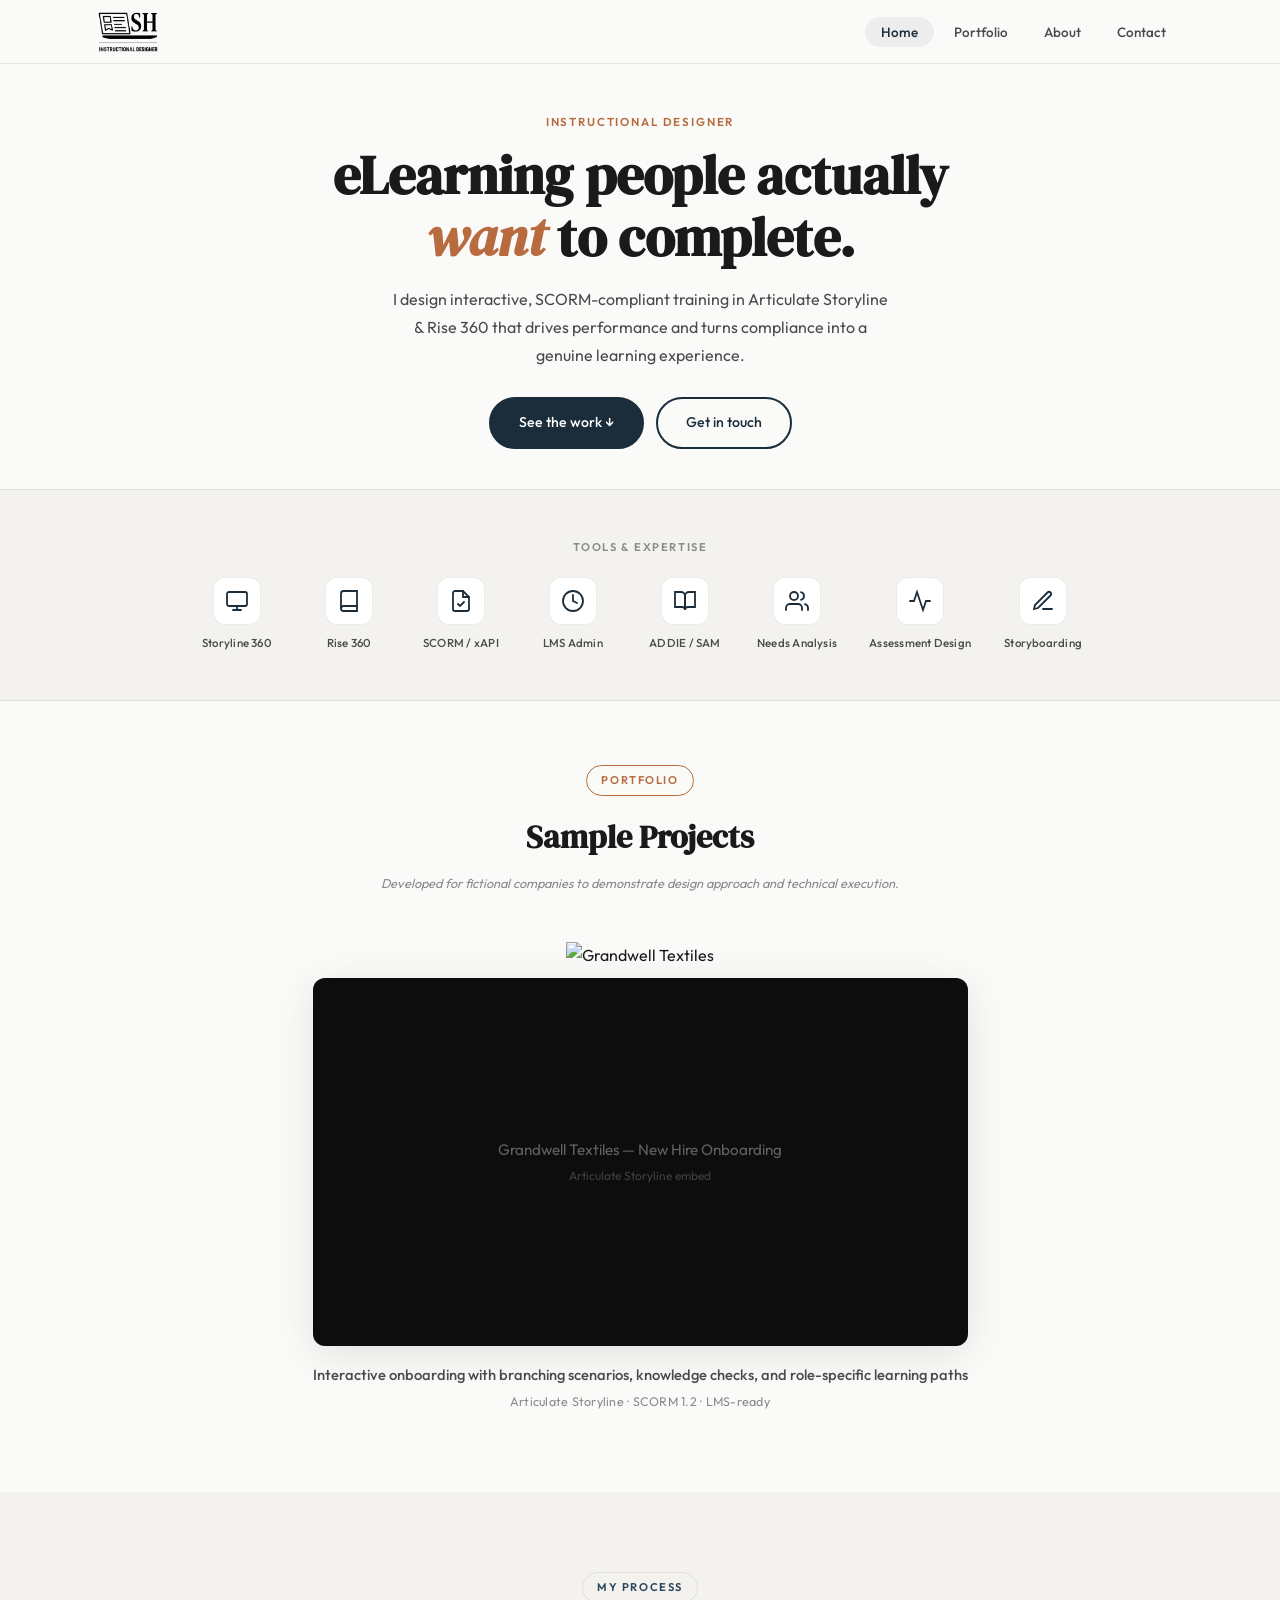
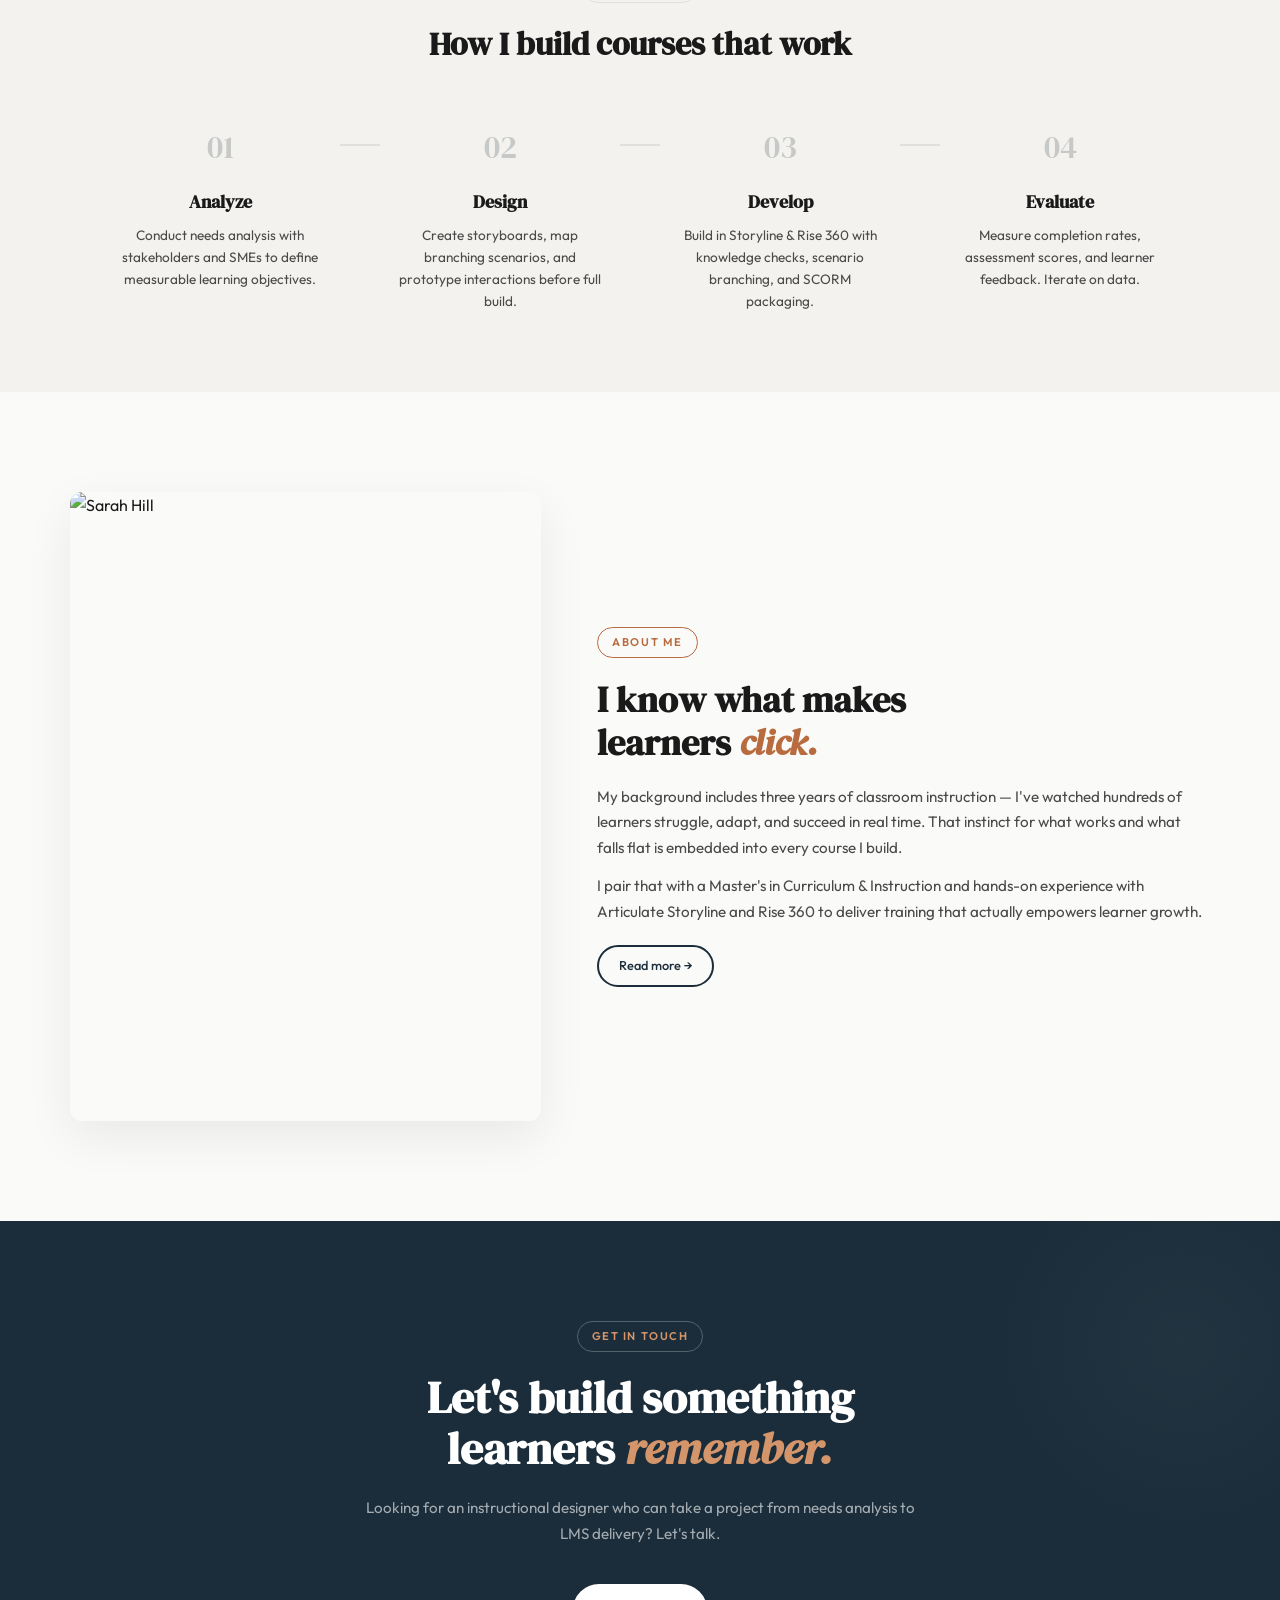
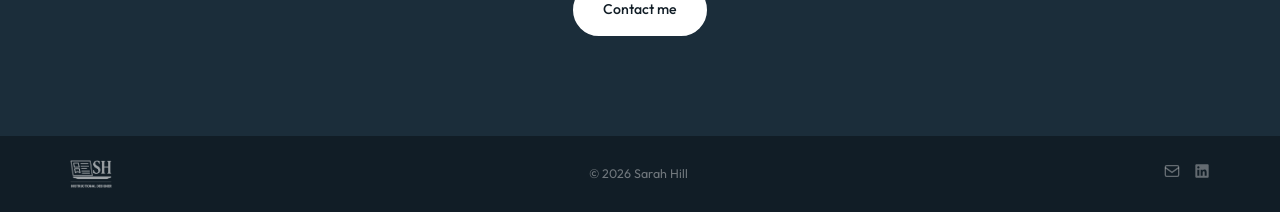
==== commit 2d046a34: "Add files via upload" ====
--- a/index.html
+++ b/index.html
@@ -10,7 +10,6 @@
   <link href="https://fonts.googleapis.com/css2?family=DM+Serif+Display:ital@0;1&family=Outfit:wght@300;400;500;600&display=swap" rel="stylesheet" />
 </head>
 <body>
-
   <nav class="nav" id="nav">
     <div class="nav__inner">
       <a href="index.html" class="nav__logo"><img src="logo.png" alt="Sarah Hill - Instructional Designer" class="nav__logo-img"></a>
@@ -40,38 +39,14 @@
     <div class="tools-bar__inner">
       <p class="tools-bar__label">Tools &amp; Expertise</p>
       <div class="tools-bar__grid">
-        <div class="tool-item">
-          <div class="tool-item__icon"><svg viewBox="0 0 24 24" fill="none" stroke="currentColor" stroke-width="1.8" stroke-linecap="round"><rect x="2" y="3" width="20" height="14" rx="2"/><path d="M8 21h8M12 17v4"/></svg></div>
-          <span class="tool-item__name">Storyline 360</span>
-        </div>
-        <div class="tool-item">
-          <div class="tool-item__icon"><svg viewBox="0 0 24 24" fill="none" stroke="currentColor" stroke-width="1.8" stroke-linecap="round"><path d="M4 19.5A2.5 2.5 0 016.5 17H20"/><path d="M6.5 2H20v20H6.5A2.5 2.5 0 014 19.5v-15A2.5 2.5 0 016.5 2z"/></svg></div>
-          <span class="tool-item__name">Rise 360</span>
-        </div>
-        <div class="tool-item">
-          <div class="tool-item__icon"><svg viewBox="0 0 24 24" fill="none" stroke="currentColor" stroke-width="1.8" stroke-linecap="round"><path d="M14 2H6a2 2 0 00-2 2v16a2 2 0 002 2h12a2 2 0 002-2V8z"/><polyline points="14 2 14 8 20 8"/><path d="M9 15l2 2 4-4"/></svg></div>
-          <span class="tool-item__name">SCORM / xAPI</span>
-        </div>
-        <div class="tool-item">
-          <div class="tool-item__icon"><svg viewBox="0 0 24 24" fill="none" stroke="currentColor" stroke-width="1.8" stroke-linecap="round"><circle cx="12" cy="12" r="10"/><path d="M12 6v6l4 2"/></svg></div>
-          <span class="tool-item__name">LMS Admin</span>
-        </div>
-        <div class="tool-item">
-          <div class="tool-item__icon"><svg viewBox="0 0 24 24" fill="none" stroke="currentColor" stroke-width="1.8" stroke-linecap="round"><path d="M2 3h6a4 4 0 014 4v14a3 3 0 00-3-3H2z"/><path d="M22 3h-6a4 4 0 00-4 4v14a3 3 0 013-3h7z"/></svg></div>
-          <span class="tool-item__name">ADDIE / SAM</span>
-        </div>
-        <div class="tool-item">
-          <div class="tool-item__icon"><svg viewBox="0 0 24 24" fill="none" stroke="currentColor" stroke-width="1.8" stroke-linecap="round"><path d="M17 21v-2a4 4 0 00-4-4H5a4 4 0 00-4 4v2"/><circle cx="9" cy="7" r="4"/><path d="M23 21v-2a4 4 0 00-3-3.87M16 3.13a4 4 0 010 7.75"/></svg></div>
-          <span class="tool-item__name">Needs Analysis</span>
-        </div>
-        <div class="tool-item">
-          <div class="tool-item__icon"><svg viewBox="0 0 24 24" fill="none" stroke="currentColor" stroke-width="1.8" stroke-linecap="round"><polyline points="22 12 18 12 15 21 9 3 6 12 2 12"/></svg></div>
-          <span class="tool-item__name">Assessment Design</span>
-        </div>
-        <div class="tool-item">
-          <div class="tool-item__icon"><svg viewBox="0 0 24 24" fill="none" stroke="currentColor" stroke-width="1.8" stroke-linecap="round"><path d="M12 20h9M16.5 3.5a2.12 2.12 0 013 3L7 19l-4 1 1-4L16.5 3.5z"/></svg></div>
-          <span class="tool-item__name">Storyboarding</span>
-        </div>
+        <div class="tool-item"><div class="tool-item__icon"><svg viewBox="0 0 24 24" fill="none" stroke="currentColor" stroke-width="1.8" stroke-linecap="round"><rect x="2" y="3" width="20" height="14" rx="2"/><path d="M8 21h8M12 17v4"/></svg></div><span class="tool-item__name">Storyline 360</span></div>
+        <div class="tool-item"><div class="tool-item__icon"><svg viewBox="0 0 24 24" fill="none" stroke="currentColor" stroke-width="1.8" stroke-linecap="round"><path d="M4 19.5A2.5 2.5 0 016.5 17H20"/><path d="M6.5 2H20v20H6.5A2.5 2.5 0 014 19.5v-15A2.5 2.5 0 016.5 2z"/></svg></div><span class="tool-item__name">Rise 360</span></div>
+        <div class="tool-item"><div class="tool-item__icon"><svg viewBox="0 0 24 24" fill="none" stroke="currentColor" stroke-width="1.8" stroke-linecap="round"><path d="M14 2H6a2 2 0 00-2 2v16a2 2 0 002 2h12a2 2 0 002-2V8z"/><polyline points="14 2 14 8 20 8"/><path d="M9 15l2 2 4-4"/></svg></div><span class="tool-item__name">SCORM / xAPI</span></div>
+        <div class="tool-item"><div class="tool-item__icon"><svg viewBox="0 0 24 24" fill="none" stroke="currentColor" stroke-width="1.8" stroke-linecap="round"><circle cx="12" cy="12" r="10"/><path d="M12 6v6l4 2"/></svg></div><span class="tool-item__name">LMS Admin</span></div>
+        <div class="tool-item"><div class="tool-item__icon"><svg viewBox="0 0 24 24" fill="none" stroke="currentColor" stroke-width="1.8" stroke-linecap="round"><path d="M2 3h6a4 4 0 014 4v14a3 3 0 00-3-3H2z"/><path d="M22 3h-6a4 4 0 00-4 4v14a3 3 0 013-3h7z"/></svg></div><span class="tool-item__name">ADDIE / SAM</span></div>
+        <div class="tool-item"><div class="tool-item__icon"><svg viewBox="0 0 24 24" fill="none" stroke="currentColor" stroke-width="1.8" stroke-linecap="round"><path d="M17 21v-2a4 4 0 00-4-4H5a4 4 0 00-4 4v2"/><circle cx="9" cy="7" r="4"/><path d="M23 21v-2a4 4 0 00-3-3.87M16 3.13a4 4 0 010 7.75"/></svg></div><span class="tool-item__name">Needs Analysis</span></div>
+        <div class="tool-item"><div class="tool-item__icon"><svg viewBox="0 0 24 24" fill="none" stroke="currentColor" stroke-width="1.8" stroke-linecap="round"><polyline points="22 12 18 12 15 21 9 3 6 12 2 12"/></svg></div><span class="tool-item__name">Assessment Design</span></div>
+        <div class="tool-item"><div class="tool-item__icon"><svg viewBox="0 0 24 24" fill="none" stroke="currentColor" stroke-width="1.8" stroke-linecap="round"><path d="M12 20h9M16.5 3.5a2.12 2.12 0 013 3L7 19l-4 1 1-4L16.5 3.5z"/></svg></div><span class="tool-item__name">Storyboarding</span></div>
       </div>
     </div>
   </div>
@@ -142,7 +117,7 @@
 
   <footer class="footer">
     <div class="footer__inner">
-      <a href="index.html" class="footer__logo"><img src="logo.png" alt="SH" class="footer__logo-img"></a>
+      <a href="index.html" class="footer__logo"><img src="logo-white.png" alt="SH" class="footer__logo-img"></a>
       <span>&copy; 2026 Sarah Hill</span>
       <div class="footer__social">
         <a href="mailto:sarahlvankirk@gmail.com" aria-label="Email">
@@ -156,4 +131,4 @@
   </footer>
   <script src="script.js"></script>
 </body>
-</html>
+</html>
--- a/styles.css
+++ b/styles.css
@@ -56,7 +56,7 @@
 .nav__logo-mark{width:34px;height:34px;background:var(--primary);color:#fff;font-family:var(--fd);font-size:.9rem;border-radius:8px;display:flex;align-items:center;justify-content:center}
 .nav__logo-text{font-family:var(--fd);font-size:1.05rem;color:var(--text)}
 .nav__logo-img{height:40px;width:auto;display:block}
-.footer__logo-img{height:28px;width:auto;display:block;filter:brightness(0) invert(1);opacity:.6}
+.footer__logo-img{height:28px;width:auto;display:block;opacity:.6}
 .footer__logo-img:hover{opacity:.8}
 .nav__links{display:flex;list-style:none;gap:4px}
 .nav__link{font-size:.84rem;font-weight:500;padding:7px 16px;border-radius:100px;color:var(--text-mid);transition:color var(--t),background var(--t)}
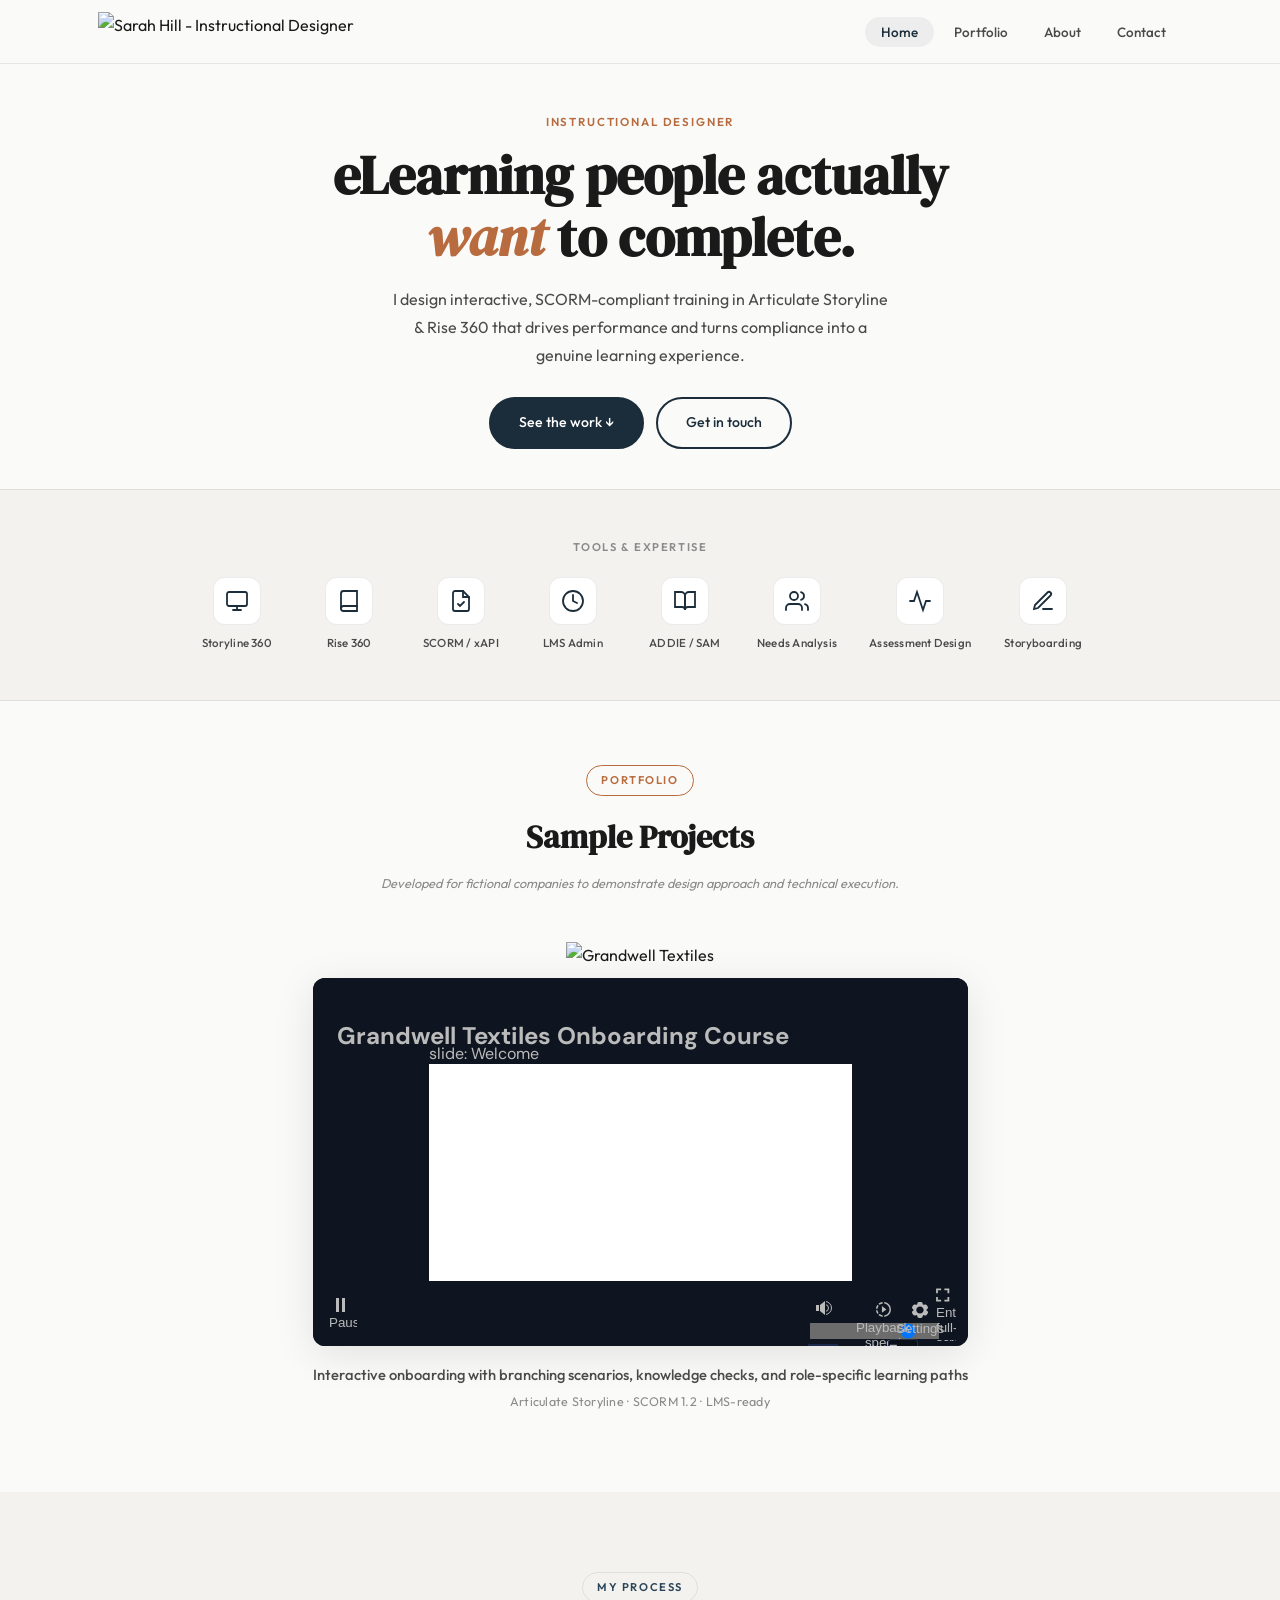
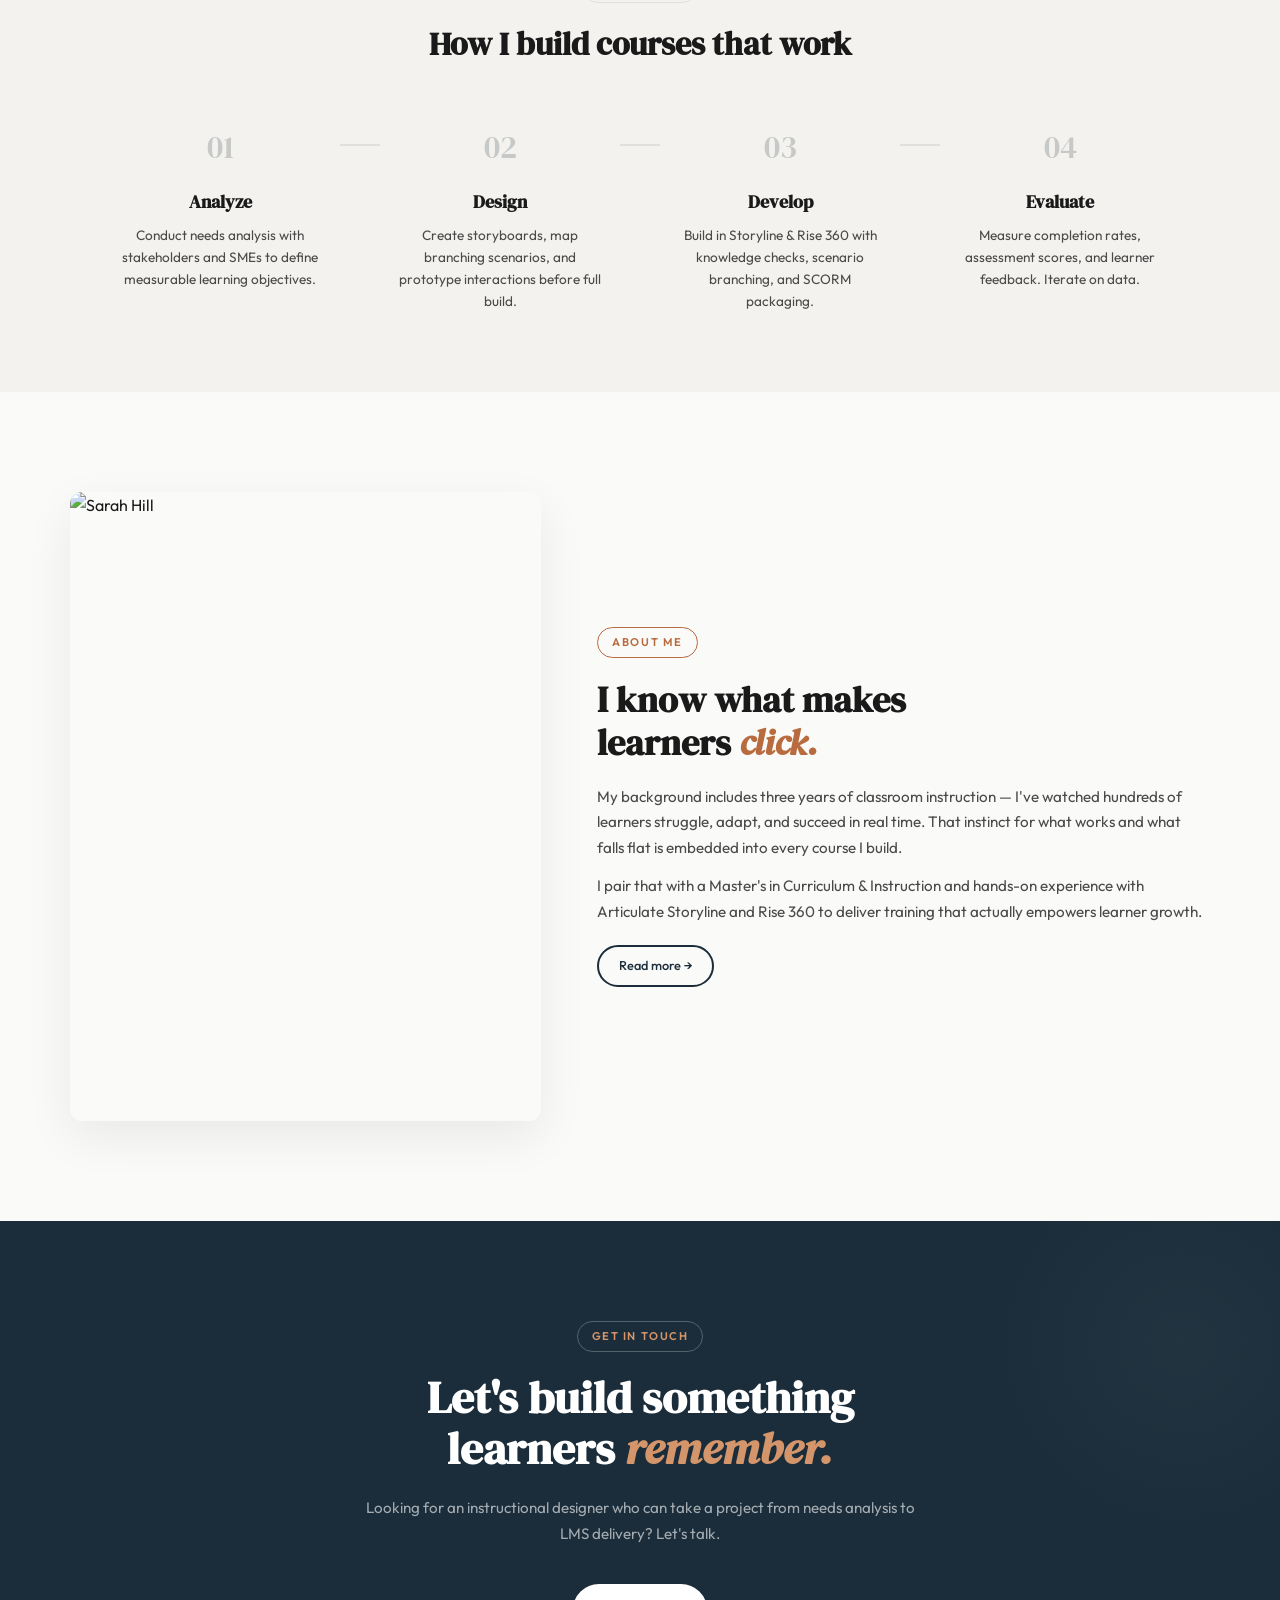
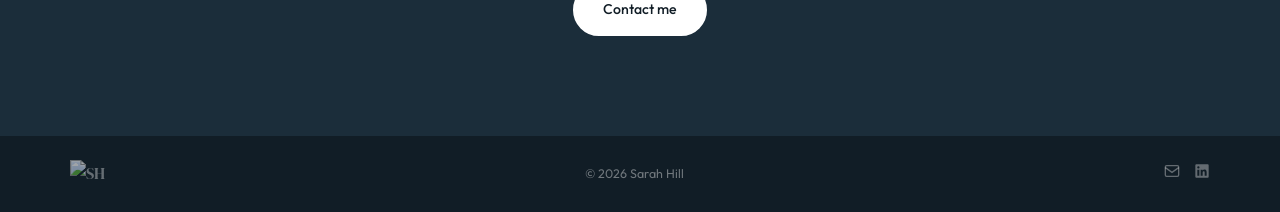
==== commit a9c88518: "Add files via upload" ====
--- a/index.html
+++ b/index.html
@@ -12,7 +12,7 @@
 <body>
   <nav class="nav" id="nav">
     <div class="nav__inner">
-      <a href="index.html" class="nav__logo"><img src="logo.png" alt="Sarah Hill - Instructional Designer" class="nav__logo-img"></a>
+      <a href="index.html" class="nav__logo"><img src="logo.svg" alt="Sarah Hill - Instructional Designer" class="nav__logo-img"></a>
       <button class="nav__toggle" id="navToggle" aria-label="Menu"><span></span><span></span><span></span></button>
       <ul class="nav__links" id="navLinks">
         <li><a href="index.html" class="nav__link active">Home</a></li>
@@ -61,7 +61,7 @@
       <div class="work__list">
         <div class="project" data-reveal>
           <div class="project__logo"><img src="https://images.squarespace-cdn.com/content/v1/68879e2a1da4265f09d60e4d/2a961bc1-5292-4822-b840-d5977f9d13eb/Grandwell+Textiles+Logo.png" alt="Grandwell Textiles" /></div>
-          <div class="project__embed"><div class="project__embed-ph">Grandwell Textiles — New Hire Onboarding<small>Articulate Storyline embed</small></div></div>
+          <div class="project__embed"><iframe src="Grandwell Textiles Onboarding Course/story.html" allowfullscreen></iframe></div>
           <div class="project__meta">
             <p class="project__caption">Interactive onboarding with branching scenarios, knowledge checks, and role-specific learning paths</p>
             <p class="project__tools">Articulate Storyline · SCORM 1.2 · LMS-ready</p>
@@ -117,7 +117,7 @@
 
   <footer class="footer">
     <div class="footer__inner">
-      <a href="index.html" class="footer__logo"><img src="logo-white.png" alt="SH" class="footer__logo-img"></a>
+      <a href="index.html" class="footer__logo"><img src="logo-white.svg" alt="SH" class="footer__logo-img"></a>
       <span>&copy; 2026 Sarah Hill</span>
       <div class="footer__social">
         <a href="mailto:sarahlvankirk@gmail.com" aria-label="Email">
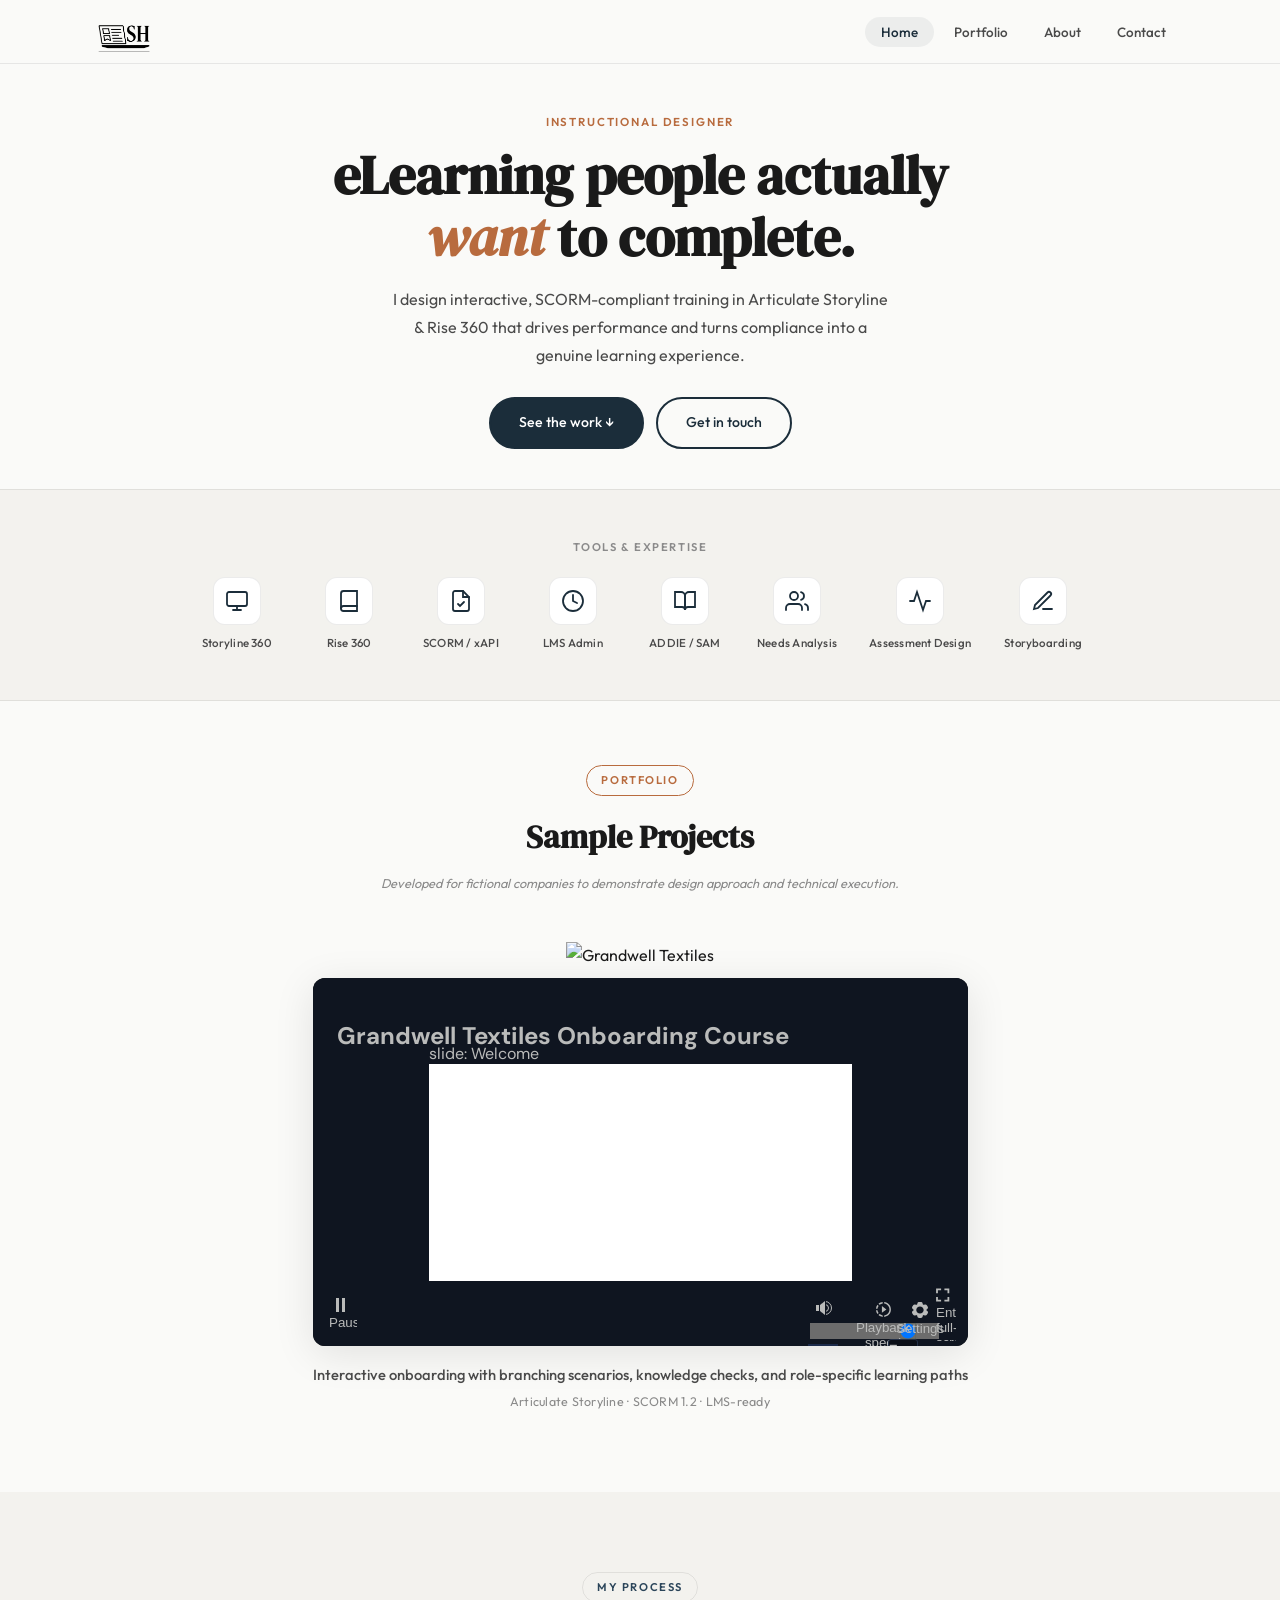
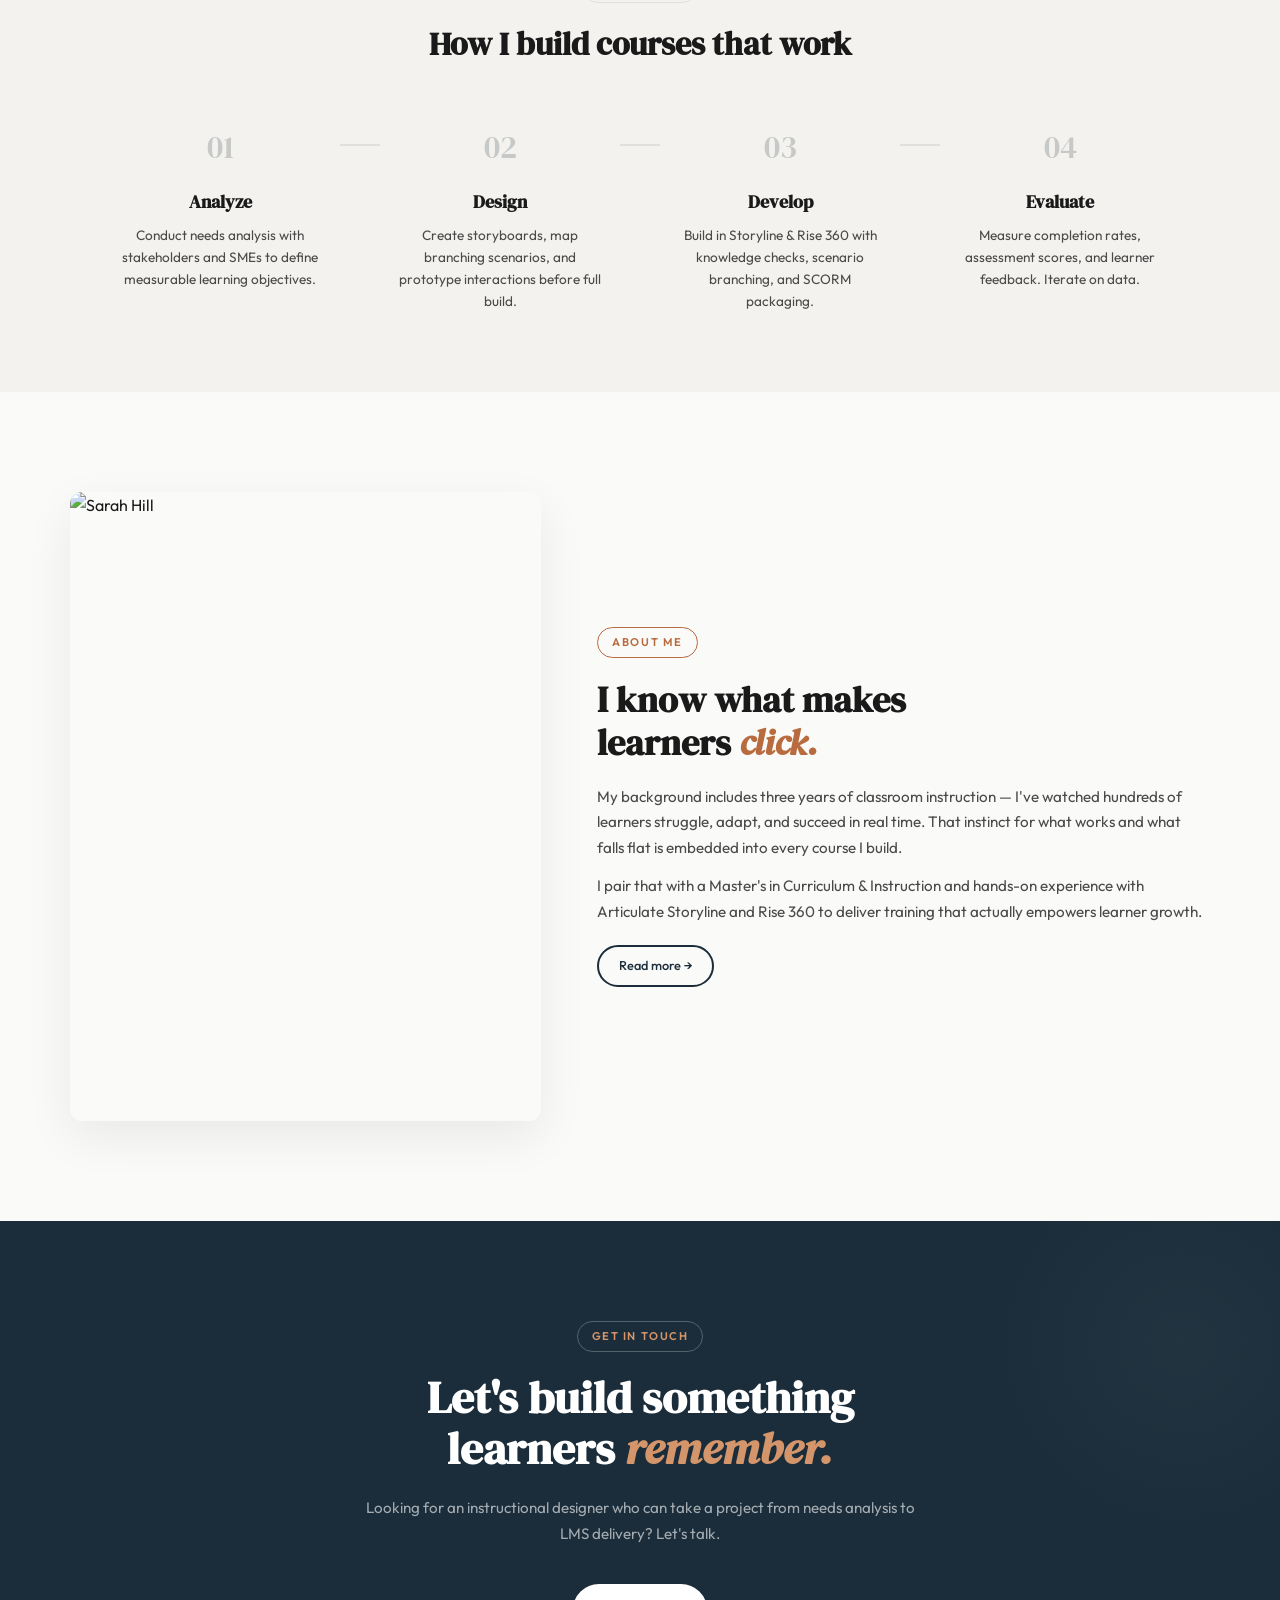
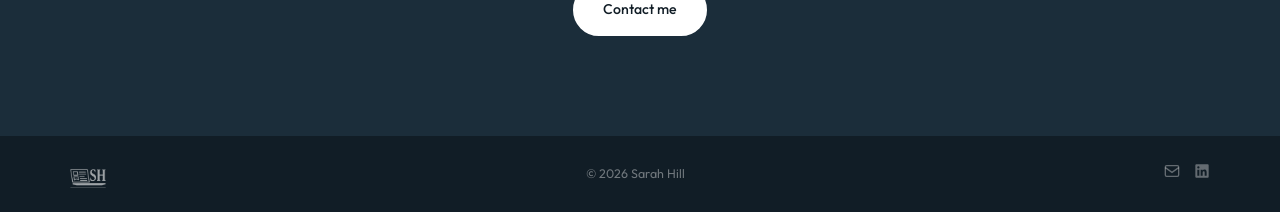
==== commit 34b2ae37: "Add files via upload" ====
--- a/index.html
+++ b/index.html
@@ -12,7 +12,7 @@
 <body>
   <nav class="nav" id="nav">
     <div class="nav__inner">
-      <a href="index.html" class="nav__logo"><img src="logo.svg" alt="Sarah Hill - Instructional Designer" class="nav__logo-img"></a>
+      <a href="index.html" class="nav__logo"><img src="logo.png" alt="Sarah Hill - Instructional Designer" class="nav__logo-img"></a>
       <button class="nav__toggle" id="navToggle" aria-label="Menu"><span></span><span></span><span></span></button>
       <ul class="nav__links" id="navLinks">
         <li><a href="index.html" class="nav__link active">Home</a></li>
@@ -117,7 +117,7 @@
 
   <footer class="footer">
     <div class="footer__inner">
-      <a href="index.html" class="footer__logo"><img src="logo-white.svg" alt="SH" class="footer__logo-img"></a>
+      <a href="index.html" class="footer__logo"><img src="logo-white.png" alt="SH" class="footer__logo-img"></a>
       <span>&copy; 2026 Sarah Hill</span>
       <div class="footer__social">
         <a href="mailto:sarahlvankirk@gmail.com" aria-label="Email">
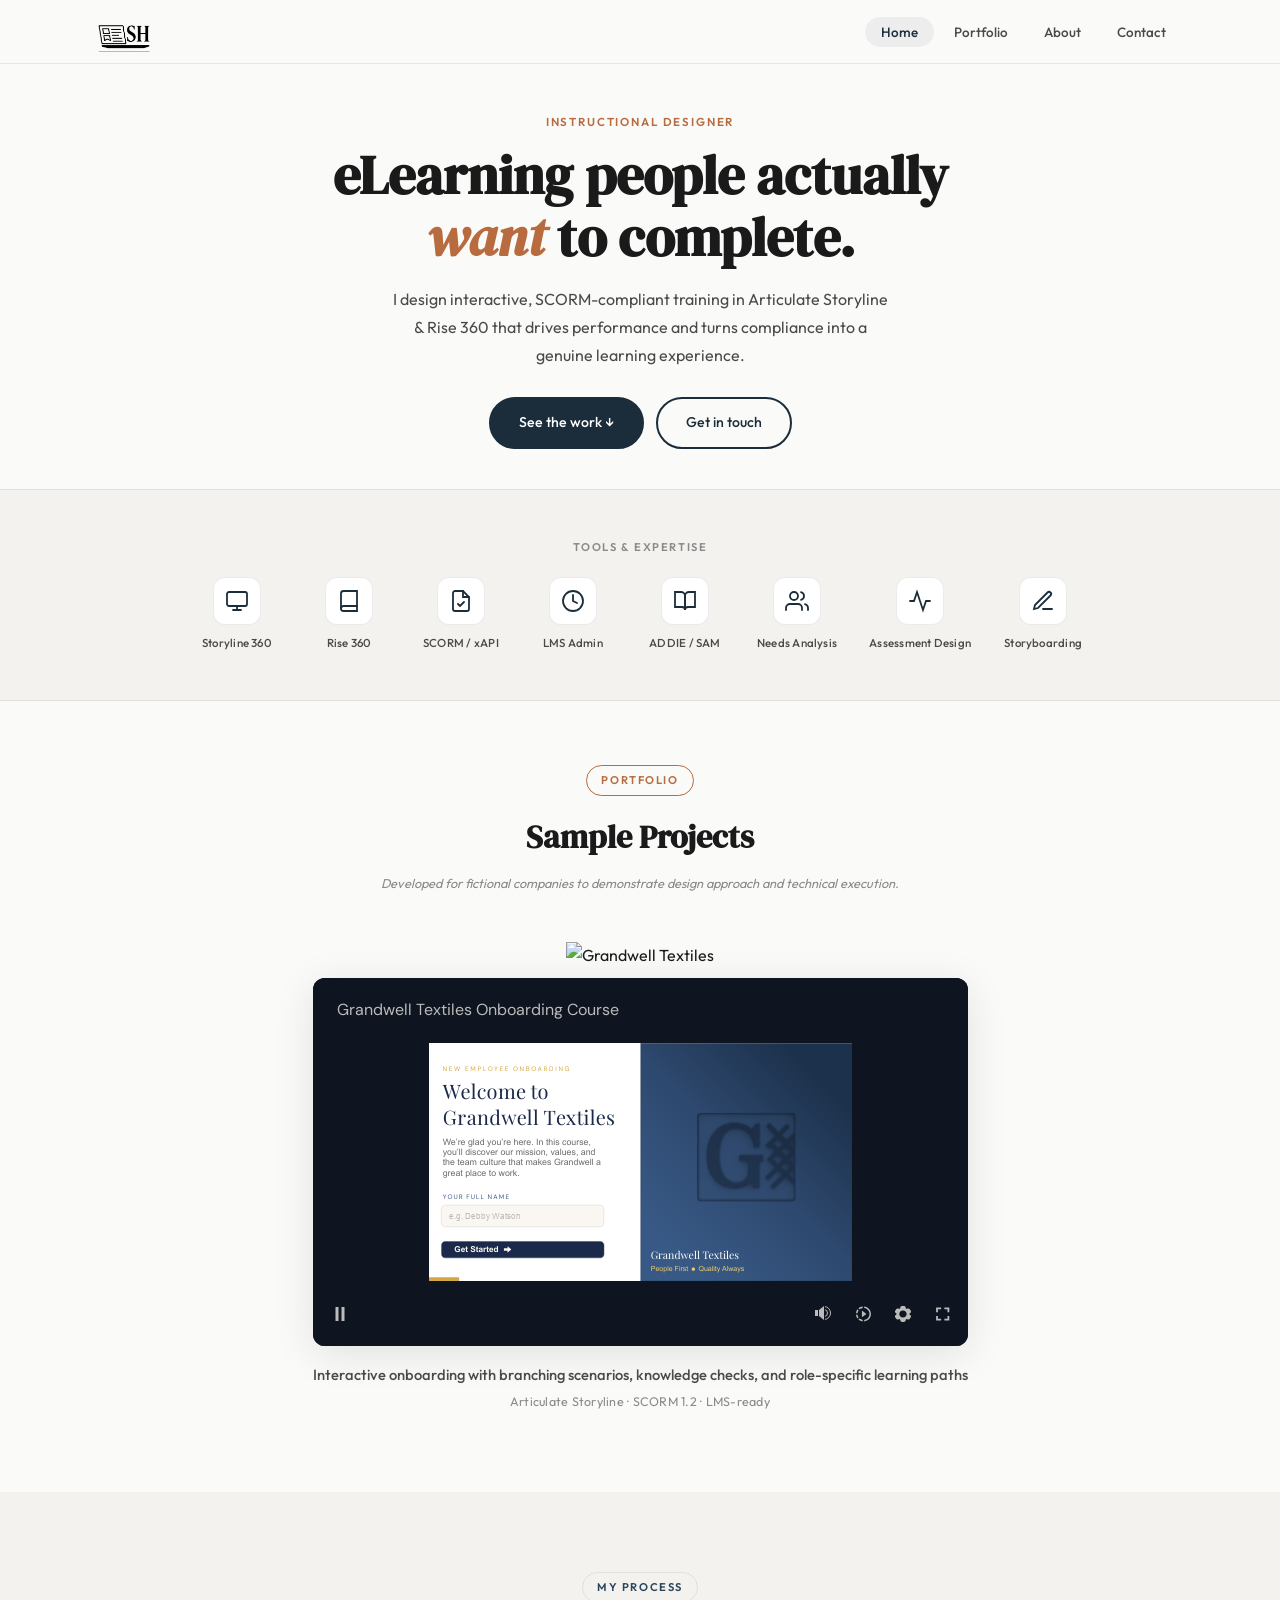
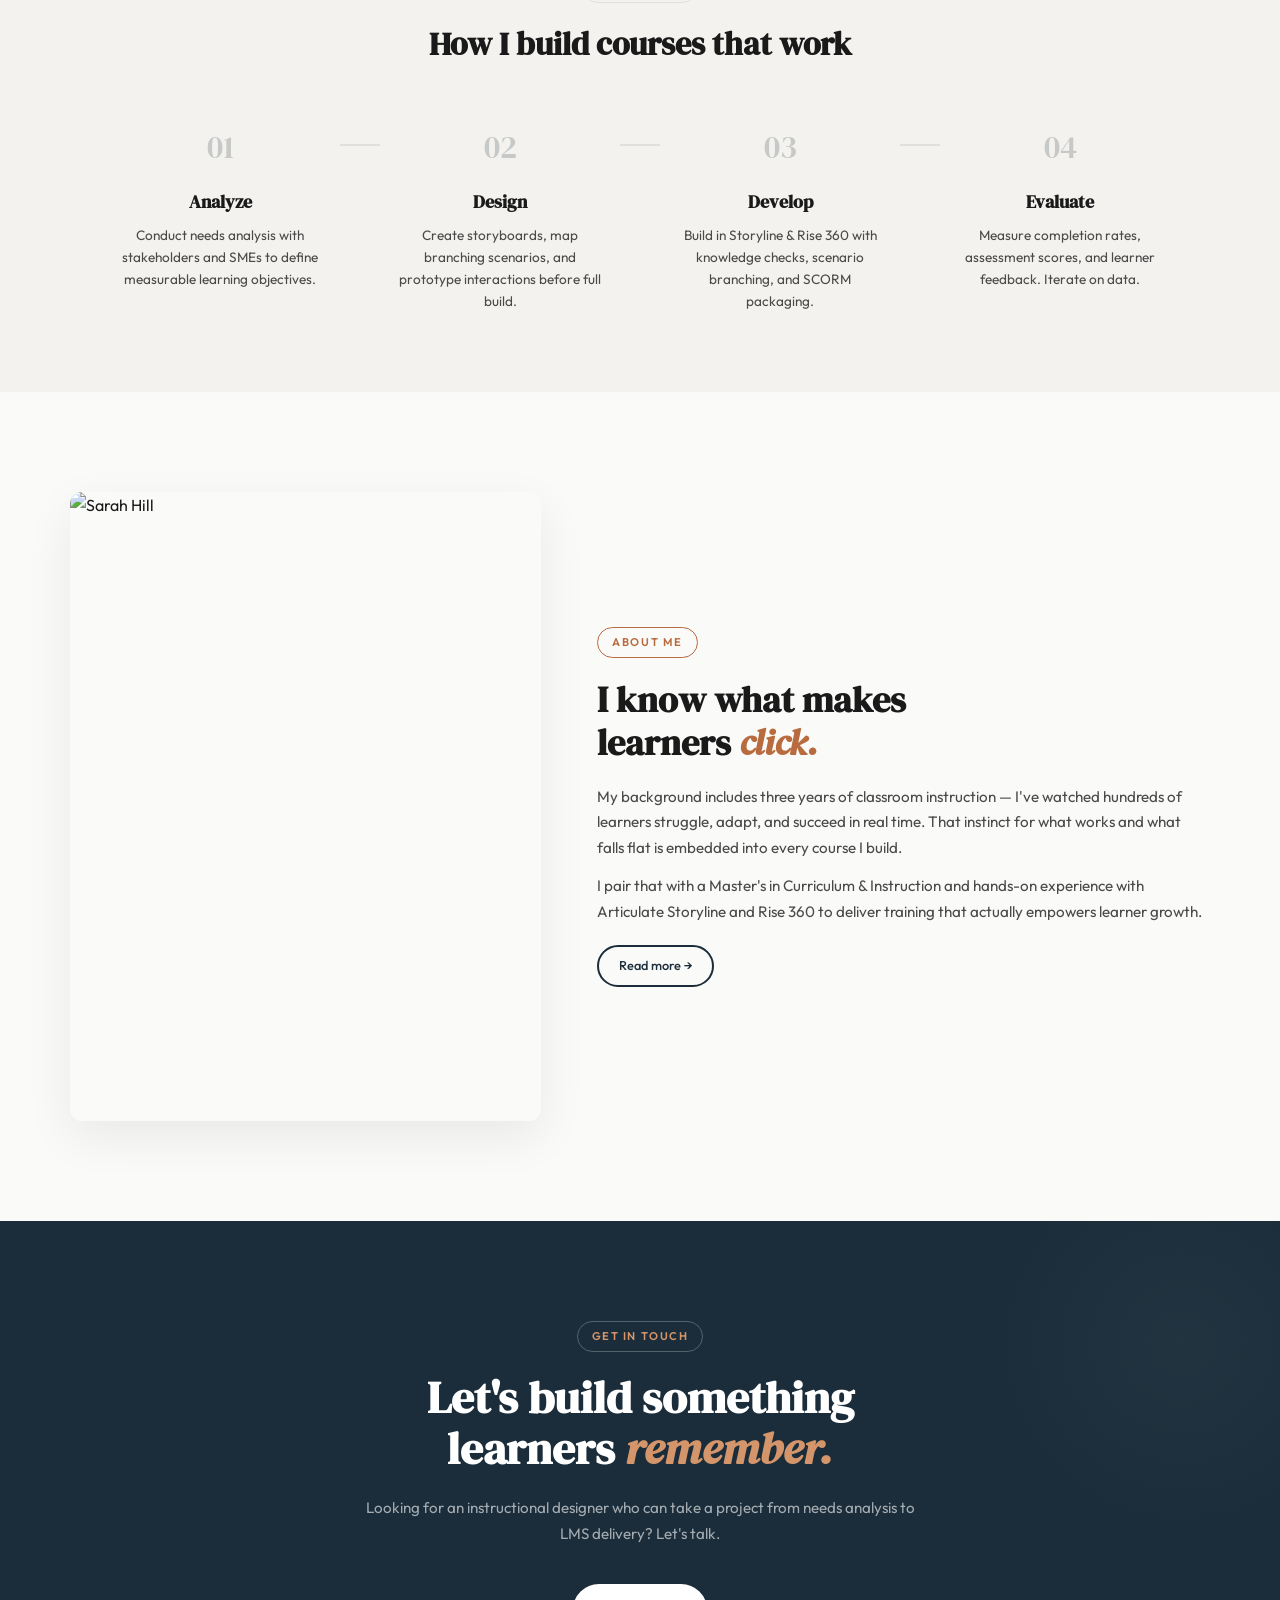
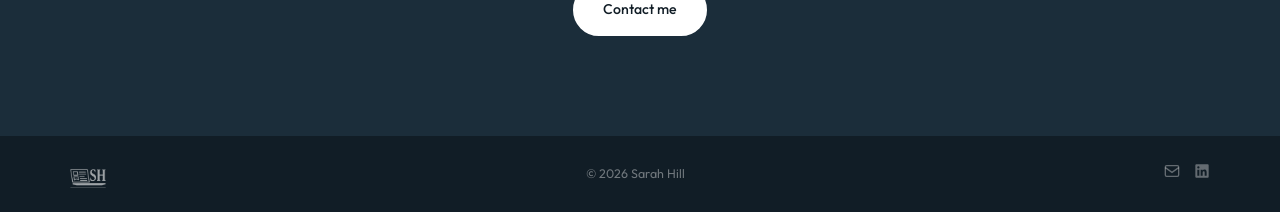
==== commit ebe5f182: "Update index.html" ====
--- a/index.html
+++ b/index.html
@@ -61,7 +61,7 @@
       <div class="work__list">
         <div class="project" data-reveal>
           <div class="project__logo"><img src="https://images.squarespace-cdn.com/content/v1/68879e2a1da4265f09d60e4d/2a961bc1-5292-4822-b840-d5977f9d13eb/Grandwell+Textiles+Logo.png" alt="Grandwell Textiles" /></div>
-          <div class="project__embed"><iframe src="Grandwell Textiles Onboarding Course/story.html" allowfullscreen></iframe></div>
+          <div class="project__embed"><iframe src="grandwell-textiles-onboarding-course/story.html" allowfullscreen></iframe></div>
           <div class="project__meta">
             <p class="project__caption">Interactive onboarding with branching scenarios, knowledge checks, and role-specific learning paths</p>
             <p class="project__tools">Articulate Storyline · SCORM 1.2 · LMS-ready</p>
@@ -131,4 +131,4 @@
   </footer>
   <script src="script.js"></script>
 </body>
-</html>+</html>
